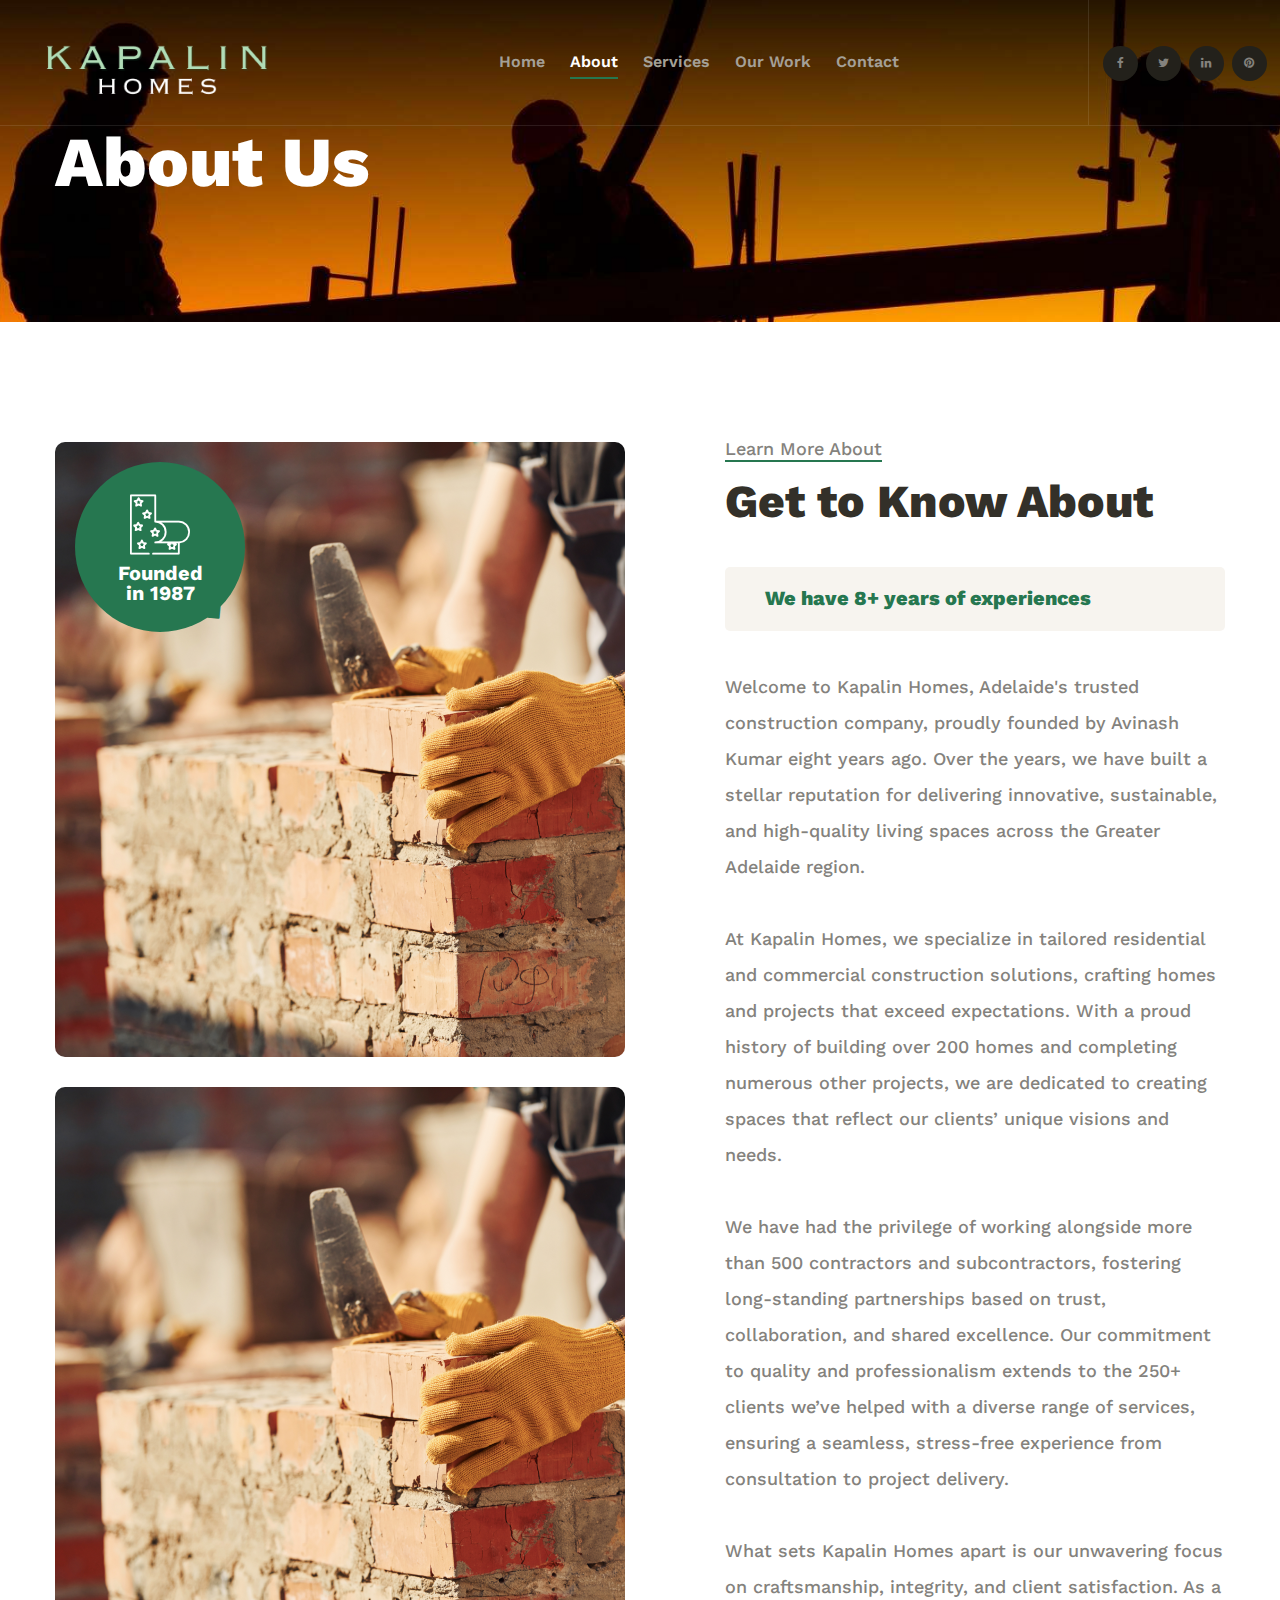
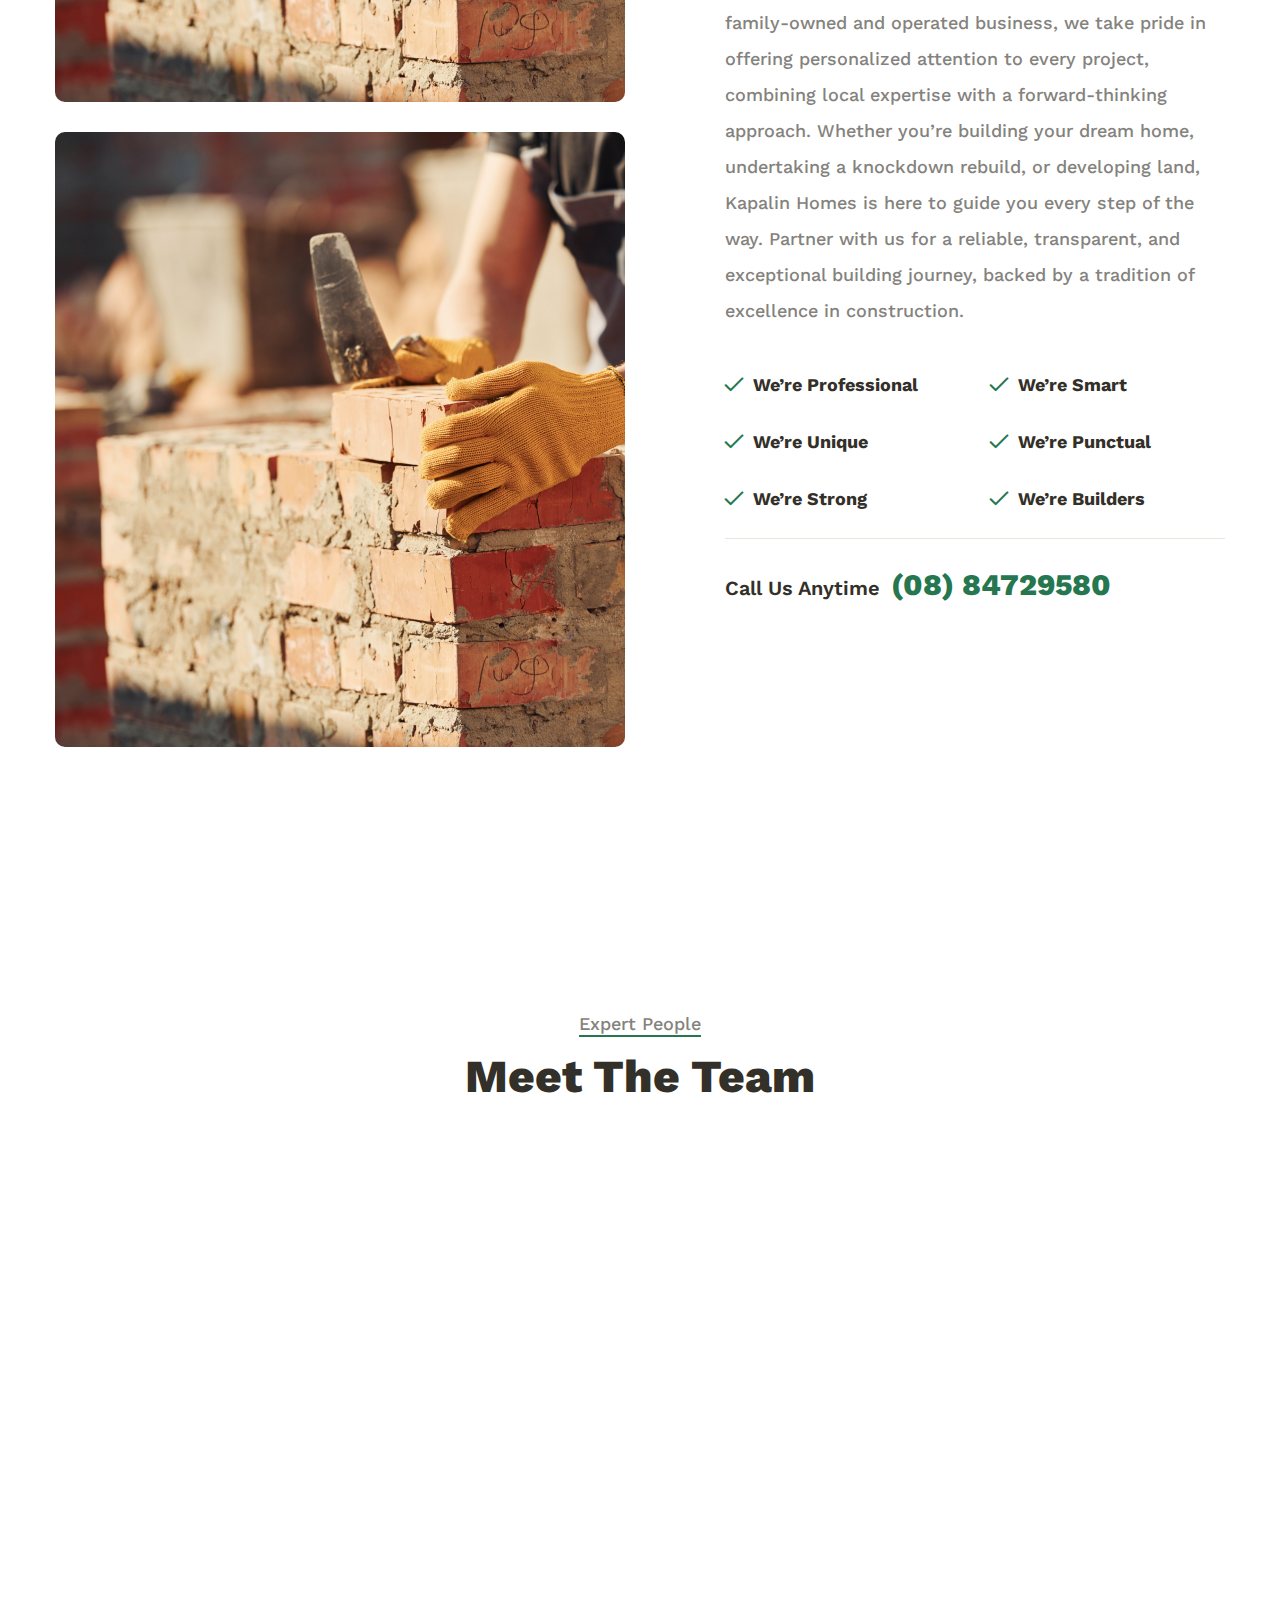
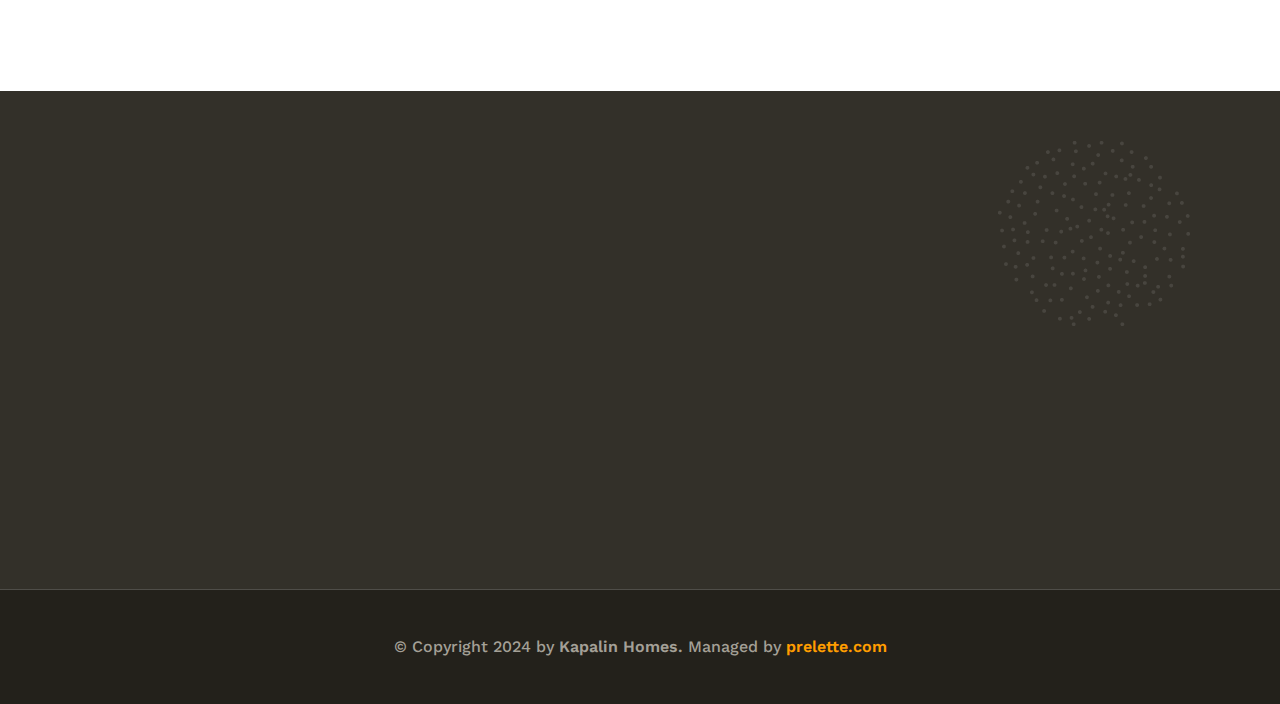
==== about.html @ 8fee2955 "Khush Patel61" ====
<!DOCTYPE html>
<html lang="en">

<head>
    <meta charset="UTF-8">
    <title>Kapalin Homes | Your one stop dream builder in Adelaide
    </title>

    <!-- responsive meta -->
    <meta name="viewport" content="width=device-width, initial-scale=1">
    <!-- For IE -->
    <meta http-equiv="X-UA-Compatible" content="IE=edge">

    <link rel="stylesheet" href="assets/css/aos.css">
    <link rel="stylesheet" href="assets/css/bootstrap.min.css">
    <link rel="stylesheet" href="assets/css/imp.css">
    <link rel="stylesheet" href="assets/css/custom-animate.css">
    <link rel="stylesheet" href="assets/css/flaticon.css">
    <link rel="stylesheet" href="assets/css/font-awesome.min.css">
    <link rel="stylesheet" href="assets/css/owl.css">
    <link rel="stylesheet" href="assets/css/magnific-popup.css">
    <link rel="stylesheet" href="assets/css/scrollbar.css">
    <link rel="stylesheet" href="assets/css/hiddenbar.css">
    <link rel="stylesheet" href="assets/css/color.css">
    <link href="assets/css/color/theme-color.css" id="jssDefault" rel="stylesheet">
    <link rel="stylesheet" href="assets/css/rtl.css">
    <link rel="stylesheet" href="assets/css/style.css">
    <link rel="stylesheet" href="assets/css/responsive.css">
    <!-- Favicon -->
    <link rel="apple-touch-icon" sizes="180x180" href="assets/images/favicon/kapalin-fav.png">
    <link rel="icon" type="image/png" href="assets/images/favicon/kapalin-fav.png" sizes="32x32">

    <!-- Fixing Internet Explorer-->
    <!--[if lt IE 9]>
        <script src="http://html5shiv.googlecode.com/svn/trunk/html5.js"></script>
        <script src="assets/js/html5shiv.js"></script>
    <![endif]-->

</head>

<body>
    <div class="boxed_wrapper ltr">

        <div class="preloader"></div>

        <!-- page-direction -->
        <!-- <div class="page_direction">
            <div class="demo-rtl direction_switch"><button class="rtl">RTL</button></div>
            <div class="demo-ltr direction_switch"><button class="ltr">LTR</button></div>
        </div> -->
        <!-- page-direction end -->

        <!-- switcher menu -->
        <!-- <div class="switcher">
            <div class="switch_btn">
                <button><img src="assets/images/icon/color-palette.png" alt="Color Palette"> </button>
            </div>
            <div class="switch_menu">
                <div class="switcher_container">
                    <ul id="styleOptions" title="switch styling">
                        <li>
                            <a href="javascript: void(0)" data-theme="blue" class="blue-color"></a>
                        </li>
                        <li>
                            <a href="javascript: void(0)" data-theme="pink" class="pink-color"></a>
                        </li>
                        <li>
                            <a href="javascript: void(0)" data-theme="violet" class="violet-color"></a>
                        </li>
                        <li>
                            <a href="javascript: void(0)" data-theme="crimson" class="crimson-color"></a>
                        </li>
                        <li>
                            <a href="javascript: void(0)" data-theme="orange" class="orange-color"></a>
                        </li>
                    </ul>
                </div>
            </div>
        </div> -->
        <!-- end switcher menu -->

        <!-- Main header-->
        <header class="main-header header-style-two">

            <div class="header-style2">
                <div class="auto-container-box">
                    <div class="outer-box clearfix">
                        <!--Start Header Left-->
                        <div class="header-left-style2 clearfix pull-left">
                            <div class="logo">
                                <a href="index.html"><img src="assets/images/resources/kapalin-logo.png"
                                        alt="Awesome Logo" title=""></a>
                            </div>
                            <!-- <div class="phone-number-box">
                                <div class="icon">
                                    <span class="flaticon-telephone"></span>
                                </div>
                                <div class="title">
                                    <p>Call Anytime</p>
                                    <a href="tel:123456789">666 888 0000</a>
                                </div>
                            </div> -->
                        </div>
                        <div class="header-middle-style2 clearfix pull-left">
                            <div class="nav-outer clearfix">
                                <!--Mobile Navigation Toggler-->
                                <div class="mobile-nav-toggler">
                                    <div class="inner">
                                        <span class="icon-bar"></span>
                                        <span class="icon-bar"></span>
                                        <span class="icon-bar"></span>
                                    </div>
                                </div>

                                <!-- Main Menu -->
                                <nav class="main-menu style2 navbar-expand-md navbar-light">
                                    <div class="collapse navbar-collapse show clearfix" id="navbarSupportedContent">
                                        <ul class="navigation clearfix">
                                            <li class=""><a href="./index.html">Home</a>
                                                <!-- <ul>
                                                    <li><a href="index.html">Home Page 01</a></li>
                                                    <li><a href="index-2.html">Home Page 02</a></li>
                                                    <li><a href="index-onepage.html">Home OnePage</a></li>
                                                    <li class="dropdown"><a href="#">Header Styles</a>
                                                        <ul>
                                                            <li><a href="index.html">Header Style One</a></li>
                                                            <li><a href="index-2.html">Header Style Two</a></li>
                                                        </ul>
                                                    </li>
                                                </ul> -->
                                            </li>
                                            <li class="current"><a href="./about.html">About</a>
                                            </li>
                                            <li class="dropdown"><a href="#">Services</a>
                                                <ul>
                                                    <li><a href="ser-home.html">Home Building</a></li>
                                                    <li><a href="ser-knock.html">Knockdown Rebuild</a></li>
                                                    <li><a href="ser-land.html">Land Development</a></li>
                                                    <li><a href="ser-project.html">Project Management</a></li>
                                                    <li><a href="ser-int.html">Interior Design</a></li>
                                                    <li><a href="ser-consult.html">Consultation</a></li>
                                                </ul>
                                            </li>
                                            <li class=""><a href="./project.html">Our Work</a></li>
                                            <li class=""><a href="./contact.html">Contact</a></li>
                                        </ul>
                                    </div>
                                </nav>
                                <!-- Main Menu End-->

                            </div>

                        </div>
                        <!--End Header Left-->
                        <!--Start Header Right-->
                        <div class="header-right-style2 pull-right">
                            <div class="header-social-link">
                                <ul>
                                    <li>
                                        <a href="#"><i class="fa fa-facebook" aria-hidden="true"></i></a>
                                    </li>
                                    <li>
                                        <a href="#"><i class="fa fa-twitter" aria-hidden="true"></i></a>
                                    </li>
                                    <li>
                                        <a href="#"><i class="fa fa-linkedin" aria-hidden="true"></i></a>
                                    </li>
                                    <li>
                                        <a href="#"><i class="fa fa-pinterest" aria-hidden="true"></i></a>
                                    </li>
                                </ul>
                            </div>
                        </div>
                        <!--End Header Right-->

                    </div>
                </div>
            </div>
            <!--End header -->

            <!--Sticky Header-->
            <div class="sticky-header">
                <div class="container">
                    <div class="clearfix">
                        <!--Logo-->
                        <div class="logo float-left">
                            <a href="index.html" class="img-responsive"><img
                                    src="assets/images/resources/sticky-logo.png" alt="" title=""></a>
                        </div>
                        <!--Right Col-->
                        <div class="right-col float-right">
                            <!-- Main Menu -->
                            <nav class="main-menu clearfix">
                                <!--Keep This Empty / Menu will come through Javascript-->
                            </nav>
                        </div>
                    </div>
                </div>
            </div>
            <!--End Sticky Header-->

            <!-- Mobile Menu  -->
            <div class="mobile-menu">
                <div class="menu-backdrop"></div>
                <div class="close-btn"><span class="icon flaticon-multiply"></span></div>

                <nav class="menu-box">
                    <div class="nav-logo"><a href="index.html"><img src="assets/images/resources/mobilemenu-logo.png"
                                alt="" title=""></a></div>
                    <div class="menu-outer">
                        <!--Here Menu Will Come Automatically Via Javascript / Same Menu as in Header-->
                    </div>
                    <!--Social Links-->
                    <!-- <div class="social-links">
                        <ul class="clearfix">
                            <li><a href="#"><span class="fab fa fa-facebook-square"></span></a></li>
                            <li><a href="#"><span class="fab fa fa-twitter-square"></span></a></li>
                            <li><a href="#"><span class="fab fa fa-pinterest-square"></span></a></li>
                            <li><a href="#"><span class="fab fa fa-google-plus-square"></span></a></li>
                            <li><a href="#"><span class="fab fa fa-youtube-square"></span></a></li>
                        </ul>
                    </div> -->
                </nav>
            </div>
            <!-- End Mobile Menu -->
        </header>


        <!--Start breadcrumb area-->
        <section class="breadcrumb-area" style="background-image: url(assets/images/breadcrumb/about1.jpg);">
            <div class="container">
                <div class="row">
                    <div class="col-xl-12">
                        <div class="inner-content clearfix">
                            <!-- <div class="breadcrumb-menu wow slideInDown animated" data-wow-delay="0.3s"
                                data-wow-duration="1500ms">
                                <ul class="clearfix">
                                    <li><a href="index.html">Home</a></li>
                                    <li class="active">About</li>
                                </ul>
                            </div> -->
                            <div class="title wow slideInUp animated" data-wow-delay="0.3s" data-wow-duration="1500ms">
                                <h2>About Us</h2>
                            </div>
                        </div>
                    </div>
                </div>
            </div>
        </section>
        <!--End breadcrumb area-->

        <!--Start Contact Info Area-->
        <section class="about-style2-area">
            <div class="shape wow slideInLeft" data-wow-delay="100ms" data-wow-duration="3500ms">
                <img class="float-bob-y" src="assets/images/shape/shape-4.png" alt="">
            </div>
            <div class="container">
                <div class="row">
                    <div class="col-xl-6">
                        <div class="about-style2-image-box">
                            <div class="main-image">
                                <img src="assets/images/about/aboutus.png" alt="">
                                <img src="assets/images/about/aboutus.png" alt="">
                                <img src="assets/images/about/aboutus.png" alt="">
                                <div class="icon-box thm-bgclr">
                                    <span class="flaticon-wallpaper"></span>
                                    <h3>Founded<br> in 1987</h3>
                                </div>
                            </div>
                        </div>
                    </div>
                    <div class="col-xl-6">
                        <div class="about-style2-content-box">
                            <div class="sec-title">
                                <div class="sub-title">
                                    <h3>Learn More About</h3>
                                </div>
                                <h2>Get to Know About</h2>
                            </div>
                            <div class="inner-content">
                                <div class="title">
                                    <h3>We have 8+ years of experiences</h3>
                                </div>
                                <div class="text">
                                    <p>Welcome to Kapalin Homes, Adelaide's trusted construction company, proudly
                                        founded by <span>Avinash Kumar</span> eight years ago. Over the years, we have
                                        built a
                                        stellar reputation for delivering innovative, sustainable, and high-quality
                                        living spaces across the Greater Adelaide region.<br><br>

                                        At Kapalin Homes, we specialize in tailored residential and commercial
                                        construction solutions, crafting homes and projects that exceed expectations.
                                        With a proud history of building over <span>200 homes and completing numerous
                                            other
                                            projects,</span> we are dedicated to creating spaces that reflect our
                                        clients’ unique
                                        visions and needs.<br><br>

                                        We have had the privilege of working alongside more than 500 contractors and
                                        subcontractors, fostering long-standing partnerships based on trust,
                                        collaboration, and shared excellence. Our commitment to quality and
                                        professionalism extends to the <span>250+ clients</span> we’ve helped with a
                                        diverse range of
                                        services, ensuring a seamless, stress-free experience from consultation to
                                        project delivery.<br><br>

                                        What sets Kapalin Homes apart is our unwavering focus on craftsmanship,
                                        integrity, and client satisfaction. As a family-owned and operated business, we
                                        take pride in offering personalized attention to every project, combining local
                                        expertise with a forward-thinking approach.

                                        Whether you’re building your dream home, undertaking a knockdown rebuild, or
                                        developing land, Kapalin Homes is here to guide you every step of the way.
                                        Partner with us for a reliable, transparent, and exceptional building journey,
                                        backed by a tradition of excellence in construction.</p>
                                </div>
                            </div>
                            <div class="bottom-text">
                                <div class="row">
                                    <div class="col-xl-6">
                                        <div class="single-box">
                                            <h3><span class="flaticon-tick thm-clr"></span>We’re Professional</h3>
                                            <!-- <p>Lorem ipsum is simply freedolor sit amet.</p> -->
                                        </div>
                                    </div>
                                    <div class="col-xl-6">
                                        <div class="single-box">
                                            <h3><span class="flaticon-tick thm-clr"></span>We’re Smart</h3>
                                            <!-- <p>Lorem ipsum is simply freedolor sit amet.</p> -->
                                        </div>
                                    </div>
                                    <div class="col-xl-6">
                                        <div class="single-box">
                                            <h3><span class="flaticon-tick thm-clr"></span>We’re Unique</h3>
                                            <!-- <p>Lorem ipsum is simply freedolor sit amet.</p> -->
                                        </div>
                                    </div>
                                    <div class="col-xl-6">
                                        <div class="single-box">
                                            <h3><span class="flaticon-tick thm-clr"></span>We’re Punctual</h3>
                                            <!-- <p>Lorem ipsum is simply freedolor sit amet.</p> -->
                                        </div>
                                    </div>
                                    <div class="col-xl-6">
                                        <div class="single-box">
                                            <h3><span class="flaticon-tick thm-clr"></span>We’re Strong</h3>
                                            <!-- <p>Lorem ipsum is simply freedolor sit amet.</p> -->
                                        </div>
                                    </div>
                                    <div class="col-xl-6">
                                        <div class="single-box">
                                            <h3><span class="flaticon-tick thm-clr"></span>We’re Builders</h3>
                                            <!-- <p>Lorem ipsum is simply freedolor sit amet.</p> -->
                                        </div>
                                    </div>
                                </div>
                            </div>
                            <div class="about-style2-phone-number">
                                <h3>Call Us Anytime <a href="tel:(08) 84729580">(08) 84729580</a></h3>
                            </div>
                        </div>
                    </div>
                </div>
            </div>
        </section>
        <!--End Contact Info Area-->

        <section class="team-area">
            <div class="container">
                <div class="sec-title text-center">
                    <div class="sub-title">
                        <h3>Expert People</h3>
                    </div>
                    <h2>Meet The Team</h2>
                </div>
                <div class="row">
                    <!--Start Single Team Member-->
                    <div class="col-xl-3 col-lg-6 col-md-6">
                        <div class="single-team-member text-center wow animated fadeInUp" data-wow-delay="0.1s">
                            <div class="img-holder">
                                <div class="inner">
                                    <img src="assets/images/team/team1.jpg" alt="Awesome Image">
                                    <div class="overlay-social-content">
                                        <!-- <div class="team-social-link">
                                            <ul>
                                                <li>
                                                    <a class="fb" href="#"><i class="fa fa-facebook"
                                                            aria-hidden="true"></i></a>
                                                </li>
                                                <li>
                                                    <a class="tw" href="#"><i class="fa fa-twitter"
                                                            aria-hidden="true"></i></a>
                                                </li>
                                                <li>
                                                    <a class="linkedin" href="#"><i class="fa fa-linkedin"
                                                            aria-hidden="true"></i></a>
                                                </li>
                                                <li>
                                                    <a class="pint" href="#"><i class="fa fa-pinterest"
                                                            aria-hidden="true"></i></a>
                                                </li>
                                            </ul>
                                        </div> -->
                                    </div>
                                </div>
                            </div>
                            <div class="title-holder">
                                <h3><a href="#">Avinash Kumar</a></h3>
                                <span>Director</span>
                            </div>
                        </div>
                    </div>
                    <!--End Single Team Member-->
                    <!--Start Single Team Member-->
                    <div class="col-xl-3 col-lg-6 col-md-6">
                        <div class="single-team-member text-center wow animated fadeInUp" data-wow-delay="0.1s">
                            <div class="img-holder">
                                <div class="inner">
                                    <img src="assets/images/team/team2.jpg" alt="Awesome Image">
                                    <div class="overlay-social-content">
                                        <!-- <div class="team-social-link">
                                            <ul>
                                                <li>
                                                    <a class="fb" href="#"><i class="fa fa-facebook"
                                                            aria-hidden="true"></i></a>
                                                </li>
                                                <li>
                                                    <a class="tw" href="#"><i class="fa fa-twitter"
                                                            aria-hidden="true"></i></a>
                                                </li>
                                                <li>
                                                    <a class="linkedin" href="#"><i class="fa fa-linkedin"
                                                            aria-hidden="true"></i></a>
                                                </li>
                                                <li>
                                                    <a class="pint" href="#"><i class="fa fa-pinterest"
                                                            aria-hidden="true"></i></a>
                                                </li>
                                            </ul>
                                        </div> -->
                                    </div>
                                </div>
                            </div>
                            <div class="title-holder">
                                <h3><a href="#">Vivek Virani</a></h3>
                                <span>Site Engineer</span>
                            </div>
                        </div>
                    </div>
                    <!--End Single Team Member-->

                    <!--Start Single Team Member-->
                    <div class="col-xl-3 col-lg-6 col-md-6">
                        <div class="single-team-member text-center wow animated fadeInUp" data-wow-delay="0.1s">
                            <div class="img-holder">
                                <div class="inner">
                                    <img src="assets/images/team/team3.jpg" alt="Awesome Image">
                                    <div class="overlay-social-content">
                                        <!-- <div class="team-social-link">
                                            <ul>
                                                <li>
                                                    <a class="fb" href="#"><i class="fa fa-facebook"
                                                            aria-hidden="true"></i></a>
                                                </li>
                                                <li>
                                                    <a class="tw" href="#"><i class="fa fa-twitter"
                                                            aria-hidden="true"></i></a>
                                                </li>
                                                <li>
                                                    <a class="linkedin" href="#"><i class="fa fa-linkedin"
                                                            aria-hidden="true"></i></a>
                                                </li>
                                                <li>
                                                    <a class="pint" href="#"><i class="fa fa-pinterest"
                                                            aria-hidden="true"></i></a>
                                                </li>
                                            </ul>
                                        </div> -->
                                    </div>
                                </div>
                            </div>
                            <div class="title-holder">
                                <h3><a href="#">Kesha</a></h3>
                                <span>Engineer</span>
                            </div>
                        </div>
                    </div>
                    <!--End Single Team Member-->
                    <!--Start Single Team Member-->
                    <div class="col-xl-3 col-lg-6 col-md-6">
                        <div class="single-team-member text-center wow animated fadeInUp" data-wow-delay="0.1s">
                            <div class="img-holder">
                                <div class="inner">
                                    <img src="assets/images/team/team4.jpg" alt="Awesome Image">
                                    <div class="overlay-social-content">
                                        <!-- <div class="team-social-link">
                                            <ul>
                                                <li>
                                                    <a class="fb" href="#"><i class="fa fa-facebook"
                                                            aria-hidden="true"></i></a>
                                                </li>
                                                <li>
                                                    <a class="tw" href="#"><i class="fa fa-twitter"
                                                            aria-hidden="true"></i></a>
                                                </li>
                                                <li>
                                                    <a class="linkedin" href="#"><i class="fa fa-linkedin"
                                                            aria-hidden="true"></i></a>
                                                </li>
                                                <li>
                                                    <a class="pint" href="#"><i class="fa fa-pinterest"
                                                            aria-hidden="true"></i></a>
                                                </li>
                                            </ul>
                                        </div> -->
                                    </div>
                                </div>
                            </div>
                            <div class="title-holder">
                                <h3><a href="#">Khush Patel</a></h3>
                                <span>IT Guy</span>
                            </div>
                        </div>
                    </div>
                    <!--End Single Team Member-->
                </div>
            </div>
        </section>


        <!--Start Home map area-->
        <!-- <section class="home-map-area">
            <div class="home-map-outer">
                <div class="map-canvas" data-zoom="16" data-lat="-34.8813878" data-lng="138.6340478" data-type="roadmap"
                    data-hue="#ffc400" data-title="Envato" data-icon-path="assets/images/resources/map-marker.png"
                    data-content="Adelaide 5000, SA<br><a href='mailto:info@youremail.com'>info@youremail.com</a>">
                </div>
            </div>
        </section> -->
        <!--End Home map area-->




        <!--Start footer area-->
        <footer class="footer-area">
            <div class="layer-outer">
                <div class="shape1 wow slideInLeft" data-wow-delay="100ms" data-wow-duration="2500ms"
                    style="background-image: url(assets/images/shape/footer-shape-1.png)"></div>
                <div class="shape2 rotate-me">
                    <img src="assets/images/shape/footer-shape-2.png" alt="">
                </div>
                <div class="shape3 wow slideInRight" data-wow-delay="100ms" data-wow-duration="3500ms">
                    <img src="assets/images/shape/footer-shape-3.png" alt="">
                </div>
            </div>
            <div class="footer">
                <div class="container">
                    <div class="row">
                        <!--Start single footer widget-->
                        <div class="col-xl-4 col-lg-6 col-md-6 col-sm-12 wow animated fadeInUp" data-wow-delay="0.1s">
                            <div class="single-footer-widget marbtm">
                                <div class="our-company-info">
                                    <div class="footer-logo">
                                        <a href="index.html"><img src="assets/images/resources/kapalin-logo.png"
                                                alt="Awesome Footer Logo" title="Logo"></a>
                                    </div>
                                    <div class="text">
                                        <p>Your one stop dream home builder.</p>
                                    </div>
                                    <div class="footer-contact-info">
                                        <ul>
                                            <li>
                                                <div class="icon">
                                                    <span class="flaticon-telephone thm-clr"></span>
                                                </div>
                                                <div class="title">
                                                    <p><a href="tel:123456789">(08) 84729580</a></p>
                                                </div>
                                            </li>
                                            <li>
                                                <div class="icon">
                                                    <span class="flaticon-email thm-clr"></span>
                                                </div>
                                                <div class="title">
                                                    <p><a href="mailto:logistic@email.com">info@kapalinhomes.com.au</a>
                                                    </p>
                                                </div>
                                            </li>
                                            <li>
                                                <div class="icon">
                                                    <span class="flaticon-pin-1 thm-clr"></span>
                                                </div>
                                                <div class="title">
                                                    <p>76, OG Road, Klemzig, SA</p>
                                                </div>
                                            </li>
                                        </ul>
                                    </div>

                                </div>
                            </div>
                        </div>
                        <!--End single footer widget-->
                        <!--Start single footer widget-->
                        <div class="col-xl-4 col-lg-6 col-md-6 col-sm-12 wow animated fadeInUp" data-wow-delay="0.3s">
                            <div class="single-footer-widget martop20 marleft40 marbtm">
                                <div class="title">
                                    <h3>Company</h3>
                                </div>
                                <ul class="footer-widget-links1">
                                    <li><a href="./about.html">About</a></li>
                                    <!-- <li><a href="./services.html">Our Services</a></li> -->
                                    <li><a href="./project.html">Our Work</a></li>
                                    <li><a href="./contact.html">Contact Us</a></li>
                                </ul>
                            </div>
                        </div>
                        <!--End single footer widget-->
                        <!--Start single footer widget-->
                        <div class="col-xl-4 col-lg-6 col-md-6 col-sm-12 wow animated fadeInUp" data-wow-delay="0.5s">
                            <div class="single-footer-widget martop20 marleft40">
                                <div class="title">
                                    <h3>Services</h3>
                                </div>
                                <ul class="footer-widget-links2">
                                    <li><a href="ser-home.html">Home Building</a></li>
                                    <li><a href="ser-knock.html">Knockdown Rebuild</a></li>
                                    <li><a href="ser-land.html">Land Development</a></li>
                                    <li><a href="ser-project.html">Project Management</a></li>
                                    <li><a href="ser-int.html">Interior Design</a></li>
                                    <li><a href="ser-consult.html">Consultation</a></li>
                                </ul>
                            </div>
                        </div>
                        <!--End single footer widget-->
                        <!--Start single footer widget-->
                        <!-- <div class="col-xl-4 col-lg-6 col-md-6 col-sm-12 wow animated fadeInUp" data-wow-delay="0.7s">
                            <div class="single-footer-widget pdtop martop20">
                                <div class="title">
                                    <h3>Contact</h3>
                                </div>
                                <div class="subscribe-box">
                                    <div class="text">
                                        <p>Sign up email to get our daily latest news & updates from us</p>
                                    </div>
                                    <form class="subscribe-form" action="#">
                                        <input type="email" name="email" placeholder="Email address">
                                        <button class="thm-bgclr" type="submit">Go</button>
                                    </form>
                                    <div class="header-social-link pull-right">
                                        <ul>
                                            <li>
                                                <a href="#"><i class="fa fa-facebook" aria-hidden="true"></i></a>
                                            </li>
                                            <li>
                                                <a href="#"><i class="fa fa-twitter" aria-hidden="true"></i></a>
                                            </li>
                                            <li>
                                                <a href="#"><i class="fa fa-linkedin" aria-hidden="true"></i></a>
                                            </li>
                                            <li>
                                                <a href="#"><i class="fa fa-pinterest" aria-hidden="true"></i></a>
                                            </li>
                                        </ul>
                                    </div>

                                </div>
                            </div>
                        </div> -->
                        <!--End single footer widget-->
                    </div>
                </div>
            </div>

            <div class="footer-bottom">
                <div class="container">
                    <div class="outer-box">
                        <div class="copyright-text">
                            <p>&copy; Copyright 2024 by <a href="#">Kapalin Homes.</a> Managed by <a
                                    href="www.prelette.com" style="color: #ff9d00;">prelette.com</a></p>
                        </div>
                    </div>
                </div>
            </div>

        </footer>
        <!--End footer area-->



    </div>


    <button class="scroll-top scroll-to-target" data-target="html">
        <span class="fa fa-angle-up"></span>
    </button>



    <script src="assets/js/jquery.js"></script>
    <script src="assets/js/aos.js"></script>
    <script src="assets/js/appear.js"></script>
    <script src="assets/js/bootstrap.bundle.min.js"></script>
    <script src="assets/js/bootstrap-select.min.js"></script>
    <script src="assets/js/isotope.js"></script>
    <script src="assets/js/jquery.bootstrap-touchspin.js"></script>
    <script src="assets/js/jquery.countdown.min.js"></script>
    <script src="assets/js/jquery.countTo.js"></script>
    <script src="assets/js/jquery.easing.min.js"></script>
    <script src="assets/js/jquery.enllax.min.js"></script>
    <script src="assets/js/jquery.fancybox.js"></script>
    <script src="assets/js/jquery.mixitup.min.js"></script>
    <script src="assets/js/jquery.paroller.min.js"></script>
    <script src="assets/js/jquery.polyglot.language.switcher.js"></script>
    <script src="assets/js/map-script.js"></script>
    <script src="assets/js/nouislider.js"></script>
    <script src="assets/js/owl.js"></script>
    <script src="assets/js/timePicker.js"></script>
    <script src="assets/js/validation.js"></script>
    <script src="assets/js/wow.js"></script>
    <script src="assets/js/jquery.magnific-popup.min.js"></script>
    <script src="assets/js/slick.js"></script>
    <script src="assets/js/lazyload.js"></script>
    <script src="assets/js/scrollbar.js"></script>
    <script src="assets/js/tilt.jquery.js"></script>
    <script src="assets/js/jquery.bxslider.min.js"></script>
    <script src="assets/js/jquery-ui.js"></script>
    <script src="assets/js/parallax.min.js"></script>
    <script src="assets/js/jquery.tinyscrollbar.js"></script>
    <script src="assets/js/jQuery.style.switcher.min.js"></script>
    <!-- thm custom script -->
    <script src="assets/js/custom.js"></script>
    <script src="assets/js/map-script.js"></script>
    <script async defer
        src="https://maps.googleapis.com/maps/api/js?key=AIzaSyATY4Rxc8jNvDpsK8ZetC7JyN4PFVYGCGM&callback=initMap">
        </script>


</body>

</html>
---- assets/css/imp.css ----
/* Remove Chrome Input Field's Unwanted Yellow Background Color */
input:-webkit-autofill, 
input:-webkit-autofill:hover, 
input:-webkit-autofill:focus {
    -webkit-box-shadow: 0 0 0px 1000px white inset !important;
}
::-webkit-input-placeholder { / Chrome/Opera/Safari /
    color: #000 !important;
}
::-moz-placeholder { / Firefox 19+ /
    color: #000 !important;
}
::-ms-input-placeholder { / IE 10+ /
    color: #000 !important;
}
::-moz-placeholder { / Firefox 18- /
    color: #000 !important;
}
.owl-carousel .owl-dots{
    margin: 0 !important;    
}
.pd-120-0-80{
    padding: 120px 0 80px !important;
}
.pd-100-0-0 {
    padding: 100px 0 0px !important;
}



.single-service-sidebar .sidebar-appoinment .appoinment-form .input-box input::-webkit-input-placeholder {
    color: #cccccc;
}
.single-service-sidebar .sidebar-appoinment .appoinment-form .input-box input:-moz-placeholder {
    color: #cccccc;
}
.single-service-sidebar .sidebar-appoinment .appoinment-form .input-box input::-moz-placeholder {
    color: #cccccc;
}
.single-service-sidebar .sidebar-appoinment .appoinment-form .input-box input:-ms-input-placeholder {
    color: #cccccc;
}
.consultation-area .consultation-form textarea::-webkit-input-placeholder {
    color: #bababa;
}
.consultation-area .consultation-form textarea:-moz-placeholder { /* Firefox 18- */
    color: #bababa;  
}
.consultation-area .consultation-form textarea::-moz-placeholder {  /* Firefox 19+ */
    color: #bababa;  
}
.consultation-area .consultation-form textarea:-ms-input-placeholder {
    color: #bababa;  
}


/* Jquery ui select css */
.ui-state-default {
    width: auto !important;
}
.ui-selectmenu-open .ui-widget-content {
    border: 1px solid #1d1d1d !important;
    background: #ffffff !important;
    color: #222222 !important;
    border-radius: 0 !important;
}
/* Jquery ui select hover bg css */
.ui-selectmenu-open .ui-widget-content .ui-state-focus {
    border: 1px solid #1d1d1d !important;
    background: #1d1d1d !important;
    font-weight: normal !important;
    color: #ffffff !important;
    font-size: 13px !important;
}
/* Jquery ui select hover some change css */
.ui-selectmenu-open .ui-menu .ui-menu-item {
    border: 1px solid transparent !important;
    position: relative !important;
    margin: 0;
    padding: 5px 15px !important;
    cursor: pointer !important;
    font-size: 13px !important;
    text-transform: none !important;
}
.ui-selectmenu-menu .ui-menu {
    padding-bottom: 0px !important;
}



/*** 
=============================================
    Consultation Area Style
=============================================
***/
/* Main field css css */
.archives-box .ui-selectmenu-button {
    position: relative;
    display: block;
    background: #ffffff;
    width: 100% !important;
    height: 60px !important;
    border-radius: 0px !important;
    border: 1px solid #f2f2f2;
    color: #848484;
    font-size: 16px;
    font-weight: 400;
    text-transform: capitalize;
    font-family: 'Rubik', sans-serif;
}
.archives-box .ui-selectmenu-button{
    border-radius: 0px !important;    
}                                                                                                                
.archives-box .ui-selectmenu-button:focus{
    outline: none;
}
.archives-box .ui-selectmenu-button span.ui-selectmenu-text {
    display: block;
    line-height: 18px;
    overflow: hidden;
    text-align: left;
    padding: 21px 20px 19px;
}
/* arrow button css */
.archives-box .ui-selectmenu-button span.ui-icon {
    display: block;
    float: right;
    height: 58px;
    position: absolute;
    text-indent: 0;
    top: 0px;
    width: 45px;
    right: 0;
    bottom: 0;
    background-image: none;
    margin: 0;
}
.archives-box .ui-selectmenu-button span.ui-icon::before {
    position: absolute;
    top: 16px;
    right: 18px;
    color: #83888d;
    font-size: 18px;
    content: "\f107";
    font-family: FontAwesome;
    overflow: visible;
}
















/*** 
=============================================
    Contact Info Area style
=============================================
***/
/* Main field css css */
.contact-form form .input-box .ui-selectmenu-button {
    position: relative;
    display: block;
    background: #ffffff;
    width: 100% !important;
    height: 60px !important;
    border-radius: 0px !important;
    border: 1px solid #ededed;
    color: #828282;
    font-size: 15px;
    font-weight: 400;
    padding-left: 50px;
    padding-right: 20px;
    margin-bottom: 30px;
    text-transform: capitalize;
    font-family: 'Rubik', sans-serif;
}                                                                                                               
.contact-form form .input-box .ui-selectmenu-button:focus{
    outline: none;
}
.contact-form form .input-box .ui-selectmenu-button span.ui-selectmenu-text {
    display: block;
    line-height: 14px;
    overflow: hidden;
    text-align: left;
    padding: 23px 0px 21px;
}
/* arrow button css */
.contact-form form .input-box .ui-selectmenu-button span.ui-icon {
    position: absolute;
    top: 0px;
    right: 0;
    bottom: 0;
    display: block;
    float: right;
    height: 58px;
    width: 45px;
    text-indent: 0;
    background-image: none;
    margin: 0;
}
.contact-form form .input-box .ui-selectmenu-button span.ui-icon::before {
    color: #828282;
    content: "\f107";
    font-family: FontAwesome;
    font-size: 20px;
    overflow: visible;
    position: absolute;
    right: 18px;
    top: 16px;
}
.contact-info-area .contact-form textarea:-webkit-input-placeholder {
    color: #83888d !important;
}
.contact-info-area .contact-form textarea:-moz-placeholder { /* Firefox 18- */
    color: #83888d !important;
}
.contact-info-area .contact-form textarea:-moz-placeholder {  /* Firefox 19+ */
    color: #83888d !important;  
}
.contact-info-area .contact-form textarea:-ms-input-placeholder {
    color: #83888d !important;  
}



/*** 
=============================================
    Single Sidebar style
=============================================
***/
/* Main field css css */
.single-sidebar .archives-form-box{
    position: relative;
    display: block;
    padding: 19px 0 40px;
}
.single-sidebar .archives-form-box form .input-box .ui-selectmenu-button {
    position: relative;
    display: block;
    background: transparent;
    width: 100% !important;
    border-radius: 0px !important;
    border: 1px solid #ededed;
    color: #828282;
    font-size: 15px;
    font-weight: 400;
    text-transform: capitalize;
    height: 50px !important;
    font-family: 'Rubik', sans-serif;
}                                                                                                               
.single-sidebar .archives-form-box form .input-box .ui-selectmenu-button:focus{
    outline: none;
}
.single-sidebar .archives-form-box form .input-box .ui-selectmenu-button span.ui-selectmenu-text {
    display: block;
    line-height: 14px;
    overflow: hidden;
    text-align: left;
    padding: 17px 15px 17px;
}

/* arrow button css */
.single-sidebar .archives-form-box form .input-box .ui-selectmenu-button span.ui-icon {
    display: block;
    float: right;
    height: 50px;
    position: absolute;
    text-indent: 0;
    top: 7px;
    width: 40px;
    right: 0;
    bottom: 0;
    background-image: none;
}
.single-sidebar .archives-form-box form .input-box .ui-selectmenu-button span.ui-icon::before {
    color: #cccccc;
    content: "\f107";
    font-family: FontAwesome;
    font-size: 20px;
    overflow: visible;
    position: absolute;
    right: 14px;
    top: 12px;
}


























#contact-form input[type="text"].error{
    border-color: red;
}
#contact-form input[type="email"].error{
    border-color: red;
}
#contact-form select.error {
    border-color: red;
}
#contact-form textarea.error{
    border-color: red;
}
#contact-form label.error {
    display: none !important;
}


#add-comment-form input[type="text"].error{
    border-color: red;    
}
#add-comment-form input[type="email"].error{
    border-color: red;    
}
#add-comment-form select.error {
    border-color: red;
}
#add-comment-form textarea.error{
    border-color: red;    
}
#add-comment-form label.error {
    display: none !important;
}


#appoinment-form input[type="text"].error{
    border-color: red;    
}
#appoinment-form input[type="email"].error{
    border-color: red;    
}
#appoinment-form select.error {
    border-color: red;
}
#appoinment-form textarea.error{
    border-color: red;    
}
#appoinment-form label.error {
    display: none !important;
}


/*__Html 5 lightbox css__*/
#html5-watermark {
    background: #ff2b58;
    display: none !important;
    z-index: 9999999999;
}
#html5box-html5-lightbox #html5-image {
    border: 10px solid #131313;
    padding: 0 !important;
}
#html5box-html5-lightbox #html5-text{
    padding-top: 15px;
    padding-bottom: 5px;
}
div#html5-close {
    background: url(../images/icon/lightbox-close.png);
    width: 32px;
    height: 32px;
}
div#html5-close img{
    display: none;
}


/*** 
=============================================
    Brand Area Css
=============================================
***/
.single-brand-item a img {
    width: auto !important;
    margin: 0 auto;
}



/*** 
=============================================
    Rev Slider Wrapper style
=============================================
***/
.tparrows {
    position: absolute !important;
    left: 0px !important;
    top: 50% !important;
    background: rgba(0, 0, 0,.20) !important;
    width: 40px !important;
    height: 100px !important;
    display: block !important;
    z-index: 1000 !important;
    border-radius: 0;
    font-size: 30px;
    cursor: pointer !important;
    transition: all 500ms ease;
}
.tparrows:before {
    width: 40px !important;
    height: 100px !important;
    font-size: 20px !important;
    color: #ffffff !important;
    display: block !important;
    line-height: 100px !important;
    text-align: center !important;
}
.tparrows:hover{
    background: rgba(0, 0, 0, .30) !important;  
    color: #000;
}
.tp-rightarrow{
    left: 100% !important;
    margin-right: 0px;
}
.tp-bannertimer{
    display: none !important;
}
.main-slider .slide-content .btn-box a{
    transition: all 200ms linear !important;
    transition-delay: 0.1s !important;   
}



/*** 
=============================================
    Cart Area style
=============================================
***/
.cart-table-box .cart-table tbody tr .qty .form-control {
    background-color: #ffffff;
    background-image: none;
    border: 1px solid #e5e5e5;
    border-radius: 0 !important;
    box-shadow: none;
    color: #25283a;
    display: block;
    font-size: 17px;
    font-weight: 500;
    height: 50px;
    padding: 5px 0;
    text-align: center;
    font-family: 'Work Sans', sans-serif;
}
.cart-table-box .calculate-shipping .ui-state-default {
    width: 100% !important;
}



/*** 
=============================================
    Single shop Area style
=============================================
***/
.single-shop-content .content-box .addto-cart-box .form-control {
    background-color: #fff;
    background-image: none;
    border: 1px solid #ededed;
    border-radius: 0 !important;
    box-shadow: none;
    color: #131313;
    font-size: 18px;
    font-weight: 600;
    height: 50px;
    padding: 7px 0 8px;
    text-align: center;
    font-family: 'Poppins', sans-serif;
}


/*** 
=============================================
    Shop area style
=============================================
***/
/* Main field css css */
#shop-area .showing-result-shorting .ui-selectmenu-button {
    position: relative;
    display: block;
    background: #fff !important;
    width: 200px !important;
    height: 40px !important;
    border-radius: 0px !important;
    border: 1px solid #ededed !important;
    color: #828282 !important;
    font-size: 16px !important;
    font-weight: 400;
    text-transform: capitalize;
    transition: all 500ms ease;
    font-family: 'Rubik', sans-serif;
}
#shop-area .showing-result-shorting .ui-selectmenu-button:focus{
    outline: none;
}
#shop-area .showing-result-shorting .ui-selectmenu-button span.ui-selectmenu-text {
    display: block;
    line-height: 18px;
    overflow: hidden;
    text-align: left;
    padding: 10px 15px 10px;
    transition: all 500ms ease;
}
/* arrow button css */
#shop-area .showing-result-shorting .ui-selectmenu-button span.ui-icon {
    position: absolute;
    top: 0px;
    right: 0;
    bottom: 0;
    display: block;
    float: right;
    height: 38px;
    width: 40px;
    text-indent: 0;
    background-image: none;
    margin: 0;
}
#shop-area .showing-result-shorting .ui-selectmenu-button span.ui-icon::before {
    color: #848484;
    content: "\f107";
    font-family: FontAwesome;
    font-size: 17px;
    overflow: visible;
    position: absolute;
    right: 13px;
    top: 5px;
}



.market-update-area .btcwdgt {
    display: block !important;
    background-color: #202020 !important;
    color: #aaa !important;
    width: auto !important;
    min-width: 240px !important;
    max-width: 770px !important;
    margin: 0px !important;
    box-shadow: none !important;
    font-size: 16px !important;
    font-family: 'museo-sans-rounded', Helvetica, Arial, sans-serif !important;
    font-weight: 300 !important;
    line-height: 1.0em !important;
    border: 1px solid #2a2a2a !important;
}
.market-update-area .btcwdgt-chart .btcwdgt-header{
    display: none !important;
}
.market-update-area .btcwdgt-chart .btcwdgt-footer{
    display: none !important;
}
---- assets/css/flaticon.css ----
@font-face {
  font-family: "Flaticon";
  src: url("../fonts/flaticon.eot");
  src: url("../fonts/flaticon.eot?#iefix") format("embedded-opentype"),
       url("../fonts/flaticon.woff") format("woff"),
       url("../fonts/flaticon.ttf") format("truetype"),
       url("../fonts/flaticon.svg#Flaticon") format("svg");
  font-weight: normal;
  font-style: normal;
}

@media screen and (-webkit-min-device-pixel-ratio:0) {
  @font-face {
    font-family: "Flaticon";
    src: url("../fonts/flaticon.svg#Flaticon") format("svg");
  }
}



[class^="flaticon-"]:before, [class*=" flaticon-"]:before,
[class^="flaticon-"]:after, [class*=" flaticon-"]:after {   
	font-family: Flaticon;
	font-style: normal;
}









.flaticon-allah-word:before { content: "\f100"; }
.flaticon-multiply:before { content: "\f101"; }
.flaticon-clock:before { content: "\f102"; }
.flaticon-plus:before { content: "\f103"; }
.flaticon-minus:before { content: "\f104"; }
.flaticon-play-button:before { content: "\f105"; }
.flaticon-play-button-1:before { content: "\f106"; }
.flaticon-star-of-favorites-outline:before { content: "\f107"; }
.flaticon-next:before { content: "\f108"; }
.flaticon-search:before { content: "\f109"; }
.flaticon-bag:before { content: "\f10a"; }
.flaticon-quote:before { content: "\f10b"; }
.flaticon-star:before { content: "\f10c"; }
.flaticon-favourite:before { content: "\f10d"; }
.flaticon-quote-1:before { content: "\f10e"; }
.flaticon-next-1:before { content: "\f10f"; }
.flaticon-file:before { content: "\f110"; }
.flaticon-doc:before { content: "\f111"; }
.flaticon-link:before { content: "\f112"; }
.flaticon-call:before { content: "\f113"; }
.flaticon-pin:before { content: "\f114"; }
.flaticon-calendar:before { content: "\f115"; }
.flaticon-verified:before { content: "\f116"; }
.flaticon-user:before { content: "\f117"; }
.flaticon-maps-and-flags:before { content: "\f118"; }
.flaticon-mail:before { content: "\f119"; }
.flaticon-tick:before { content: "\f11a"; }
.flaticon-check:before { content: "\f11b"; }
.flaticon-quote-2:before { content: "\f11c"; }
.flaticon-confirmation:before { content: "\f11d"; }
.flaticon-telephone:before { content: "\f11e"; }
.flaticon-email:before { content: "\f11f"; }
.flaticon-pin-1:before { content: "\f120"; }
.flaticon-placeholder:before { content: "\f121"; }
.flaticon-down-arrow:before { content: "\f122"; }
.flaticon-quote-3:before { content: "\f123"; }
.flaticon-open-archive:before { content: "\f124"; }
.flaticon-send:before { content: "\f125"; }
.flaticon-phone:before { content: "\f126"; }
.flaticon-envelope:before { content: "\f127"; }
.flaticon-pin-2:before { content: "\f128"; }
.flaticon-left-quotes-sign:before { content: "\f129"; }
.flaticon-phone-call:before { content: "\f12a"; }
.flaticon-tag:before { content: "\f12b"; }
.flaticon-search-interface-symbol:before { content: "\f12c"; }
.flaticon-at:before { content: "\f12d"; }
.flaticon-at-1:before { content: "\f12e"; }
.flaticon-basket:before { content: "\f12f"; }
.flaticon-chat:before { content: "\f130"; }
.flaticon-reply:before { content: "\f131"; }
.flaticon-earth-grid-symbol:before { content: "\f132"; }
.flaticon-twitter:before { content: "\f133"; }
.flaticon-armchair:before { content: "\f134"; }
.flaticon-alarm-clock:before { content: "\f135"; }
.flaticon-wallpaper:before { content: "\f136"; }
.flaticon-wallpaper-1:before { content: "\f137"; }
.flaticon-wallpaper-2:before { content: "\f138"; }
.flaticon-up-arrow:before { content: "\f139"; }
.flaticon-time-management:before { content: "\f13a"; }
.flaticon-user-1:before { content: "\f13b"; }
.flaticon-speech-bubble-comment:before { content: "\f13c"; }
.flaticon-medal:before { content: "\f13d"; }
.flaticon-wallpaper-3:before { content: "\f13e"; }
.flaticon-wallpaper-4:before { content: "\f13f"; }
.flaticon-graphic-designer:before { content: "\f140"; }
.flaticon-left-arrow-1:before { content: "\f141"; }
.flaticon-contact:before { content: "\f142"; }
.flaticon-wallpaper-5:before { content: "\f143"; }
.flaticon-address:before { content: "\f144"; }
---- assets/css/scrollbar.css ----
.mCustomScrollbar{-ms-touch-action:none;touch-action:none}.mCustomScrollbar.mCS_no_scrollbar,.mCustomScrollbar.mCS_touch_action{-ms-touch-action:auto;touch-action:auto}.mCustomScrollBox{position:relative;overflow:hidden;height:100%;max-width:100%;outline:0;direction:ltr}.mCSB_container{overflow:hidden;width:auto;height:auto}.mCSB_inside>.mCSB_container{margin-right:30px}.mCSB_container.mCS_no_scrollbar_y.mCS_y_hidden{margin-right:0}.mCS-dir-rtl>.mCSB_inside>.mCSB_container{margin-right:0;margin-left:30px}.mCS-dir-rtl>.mCSB_inside>.mCSB_container.mCS_no_scrollbar_y.mCS_y_hidden{margin-left:0}.mCSB_scrollTools{position:absolute;width:16px;height:auto;left:auto;top:0;right:0;bottom:0;opacity:.75;filter:"alpha(opacity=75)";-ms-filter:"alpha(opacity=75)"}.mCSB_outside+.mCSB_scrollTools{right:-26px}.mCS-dir-rtl>.mCSB_inside>.mCSB_scrollTools,.mCS-dir-rtl>.mCSB_outside+.mCSB_scrollTools{right:auto;left:0}.mCS-dir-rtl>.mCSB_outside+.mCSB_scrollTools{left:-26px}.mCSB_scrollTools .mCSB_draggerContainer{position:absolute;top:0;left:0;bottom:0;right:0;height:auto}.mCSB_scrollTools a+.mCSB_draggerContainer{margin:20px 0}.mCSB_scrollTools .mCSB_draggerRail{width:2px;height:100%;margin:0 auto;-webkit-border-radius:16px;-moz-border-radius:16px;border-radius:16px}.mCSB_scrollTools .mCSB_dragger{cursor:pointer;width:100%;height:30px;z-index:1}.mCSB_scrollTools .mCSB_dragger .mCSB_dragger_bar{position:relative;width:4px;height:100%;margin:0 auto;-webkit-border-radius:16px;-moz-border-radius:16px;border-radius:16px;text-align:center}.mCSB_scrollTools_vertical.mCSB_scrollTools_onDrag_expand .mCSB_dragger.mCSB_dragger_onDrag_expanded .mCSB_dragger_bar,.mCSB_scrollTools_vertical.mCSB_scrollTools_onDrag_expand .mCSB_draggerContainer:hover .mCSB_dragger .mCSB_dragger_bar{width:12px}.mCSB_scrollTools_vertical.mCSB_scrollTools_onDrag_expand .mCSB_dragger.mCSB_dragger_onDrag_expanded+.mCSB_draggerRail,.mCSB_scrollTools_vertical.mCSB_scrollTools_onDrag_expand .mCSB_draggerContainer:hover .mCSB_draggerRail{width:8px}.mCSB_scrollTools .mCSB_buttonDown,.mCSB_scrollTools .mCSB_buttonUp{display:block;position:absolute;height:20px;width:100%;overflow:hidden;margin:0 auto;cursor:pointer}.mCSB_scrollTools .mCSB_buttonDown{bottom:0}.mCSB_horizontal.mCSB_inside>.mCSB_container{margin-right:0;margin-bottom:30px}.mCSB_horizontal.mCSB_outside>.mCSB_container{min-height:100%}.mCSB_horizontal>.mCSB_container.mCS_no_scrollbar_x.mCS_x_hidden{margin-bottom:0}.mCSB_scrollTools.mCSB_scrollTools_horizontal{width:auto;height:16px;top:auto;right:0;bottom:0;left:0}.mCustomScrollBox+.mCSB_scrollTools+.mCSB_scrollTools.mCSB_scrollTools_horizontal,.mCustomScrollBox+.mCSB_scrollTools.mCSB_scrollTools_horizontal{bottom:-26px}.mCSB_scrollTools.mCSB_scrollTools_horizontal a+.mCSB_draggerContainer{margin:0 20px}.mCSB_scrollTools.mCSB_scrollTools_horizontal .mCSB_draggerRail{width:100%;height:2px;margin:7px 0}.mCSB_scrollTools.mCSB_scrollTools_horizontal .mCSB_dragger{width:30px;height:100%;left:0}.mCSB_scrollTools.mCSB_scrollTools_horizontal .mCSB_dragger .mCSB_dragger_bar{width:100%;height:4px;margin:6px auto}.mCSB_scrollTools_horizontal.mCSB_scrollTools_onDrag_expand .mCSB_dragger.mCSB_dragger_onDrag_expanded .mCSB_dragger_bar,.mCSB_scrollTools_horizontal.mCSB_scrollTools_onDrag_expand .mCSB_draggerContainer:hover .mCSB_dragger .mCSB_dragger_bar{height:12px;margin:2px auto}.mCSB_scrollTools_horizontal.mCSB_scrollTools_onDrag_expand .mCSB_dragger.mCSB_dragger_onDrag_expanded+.mCSB_draggerRail,.mCSB_scrollTools_horizontal.mCSB_scrollTools_onDrag_expand .mCSB_draggerContainer:hover .mCSB_draggerRail{height:8px;margin:4px 0}.mCSB_scrollTools.mCSB_scrollTools_horizontal .mCSB_buttonLeft,.mCSB_scrollTools.mCSB_scrollTools_horizontal .mCSB_buttonRight{display:block;position:absolute;width:20px;height:100%;overflow:hidden;margin:0 auto;cursor:pointer}.mCSB_scrollTools.mCSB_scrollTools_horizontal .mCSB_buttonLeft{left:0}.mCSB_scrollTools.mCSB_scrollTools_horizontal .mCSB_buttonRight{right:0}.mCSB_container_wrapper{position:absolute;height:auto;width:auto;overflow:hidden;top:0;left:0;right:0;bottom:0;margin-right:30px;margin-bottom:30px}.mCSB_container_wrapper>.mCSB_container{padding-right:30px;padding-bottom:30px}.mCSB_vertical_horizontal>.mCSB_scrollTools.mCSB_scrollTools_vertical{bottom:20px}.mCSB_vertical_horizontal>.mCSB_scrollTools.mCSB_scrollTools_horizontal{right:20px}.mCSB_container_wrapper.mCS_no_scrollbar_x.mCS_x_hidden+.mCSB_scrollTools.mCSB_scrollTools_vertical{bottom:0}.mCS-dir-rtl>.mCustomScrollBox.mCSB_vertical_horizontal.mCSB_inside>.mCSB_scrollTools.mCSB_scrollTools_horizontal,.mCSB_container_wrapper.mCS_no_scrollbar_y.mCS_y_hidden+.mCSB_scrollTools~.mCSB_scrollTools.mCSB_scrollTools_horizontal{right:0}.mCS-dir-rtl>.mCustomScrollBox.mCSB_vertical_horizontal.mCSB_inside>.mCSB_scrollTools.mCSB_scrollTools_horizontal{left:20px}.mCS-dir-rtl>.mCustomScrollBox.mCSB_vertical_horizontal.mCSB_inside>.mCSB_container_wrapper.mCS_no_scrollbar_y.mCS_y_hidden+.mCSB_scrollTools~.mCSB_scrollTools.mCSB_scrollTools_horizontal{left:0}.mCS-dir-rtl>.mCSB_inside>.mCSB_container_wrapper{margin-right:0;margin-left:30px}.mCSB_container_wrapper.mCS_no_scrollbar_y.mCS_y_hidden>.mCSB_container{padding-right:0;-webkit-box-sizing:border-box;-moz-box-sizing:border-box;box-sizing:border-box}.mCSB_container_wrapper.mCS_no_scrollbar_x.mCS_x_hidden>.mCSB_container{padding-bottom:0;-webkit-box-sizing:border-box;-moz-box-sizing:border-box;box-sizing:border-box}.mCustomScrollBox.mCSB_vertical_horizontal.mCSB_inside>.mCSB_container_wrapper.mCS_no_scrollbar_y.mCS_y_hidden{margin-right:0;margin-left:0}.mCustomScrollBox.mCSB_vertical_horizontal.mCSB_inside>.mCSB_container_wrapper.mCS_no_scrollbar_x.mCS_x_hidden{margin-bottom:0}.mCSB_scrollTools,.mCSB_scrollTools .mCSB_buttonDown,.mCSB_scrollTools .mCSB_buttonLeft,.mCSB_scrollTools .mCSB_buttonRight,.mCSB_scrollTools .mCSB_buttonUp,.mCSB_scrollTools .mCSB_dragger .mCSB_dragger_bar{-webkit-transition:opacity .2s ease-in-out,background-color .2s ease-in-out;-moz-transition:opacity .2s ease-in-out,background-color .2s ease-in-out;-o-transition:opacity .2s ease-in-out,background-color .2s ease-in-out;transition:opacity .2s ease-in-out,background-color .2s ease-in-out}.mCSB_scrollTools_horizontal.mCSB_scrollTools_onDrag_expand .mCSB_draggerRail,.mCSB_scrollTools_horizontal.mCSB_scrollTools_onDrag_expand .mCSB_dragger_bar,.mCSB_scrollTools_vertical.mCSB_scrollTools_onDrag_expand .mCSB_draggerRail,.mCSB_scrollTools_vertical.mCSB_scrollTools_onDrag_expand .mCSB_dragger_bar{-webkit-transition:width .2s ease-out .2s,height .2s ease-out .2s,margin-left .2s ease-out .2s,margin-right .2s ease-out .2s,margin-top .2s ease-out .2s,margin-bottom .2s ease-out .2s,opacity .2s ease-in-out,background-color .2s ease-in-out;-moz-transition:width .2s ease-out .2s,height .2s ease-out .2s,margin-left .2s ease-out .2s,margin-right .2s ease-out .2s,margin-top .2s ease-out .2s,margin-bottom .2s ease-out .2s,opacity .2s ease-in-out,background-color .2s ease-in-out;-o-transition:width .2s ease-out .2s,height .2s ease-out .2s,margin-left .2s ease-out .2s,margin-right .2s ease-out .2s,margin-top .2s ease-out .2s,margin-bottom .2s ease-out .2s,opacity .2s ease-in-out,background-color .2s ease-in-out;transition:width .2s ease-out .2s,height .2s ease-out .2s,margin-left .2s ease-out .2s,margin-right .2s ease-out .2s,margin-top .2s ease-out .2s,margin-bottom .2s ease-out .2s,opacity .2s ease-in-out,background-color .2s ease-in-out}.mCS-autoHide>.mCustomScrollBox>.mCSB_scrollTools,.mCS-autoHide>.mCustomScrollBox~.mCSB_scrollTools{opacity:0;filter:"alpha(opacity=0)";-ms-filter:"alpha(opacity=0)"}.mCS-autoHide:hover>.mCustomScrollBox>.mCSB_scrollTools,.mCS-autoHide:hover>.mCustomScrollBox~.mCSB_scrollTools,.mCustomScrollBox:hover>.mCSB_scrollTools,.mCustomScrollBox:hover~.mCSB_scrollTools,.mCustomScrollbar>.mCustomScrollBox>.mCSB_scrollTools.mCSB_scrollTools_onDrag,.mCustomScrollbar>.mCustomScrollBox~.mCSB_scrollTools.mCSB_scrollTools_onDrag{opacity:1;filter:"alpha(opacity=100)";-ms-filter:"alpha(opacity=100)"}.mCSB_scrollTools .mCSB_draggerRail{background-color:#000;background-color:rgba(0,0,0,.4);filter:"alpha(opacity=40)";-ms-filter:"alpha(opacity=40)"}.mCSB_scrollTools .mCSB_dragger .mCSB_dragger_bar{background-color:#fff;background-color:rgba(255,255,255,.75);filter:"alpha(opacity=75)";-ms-filter:"alpha(opacity=75)"}.mCSB_scrollTools .mCSB_dragger:hover .mCSB_dragger_bar{background-color:#fff;background-color:rgba(255,255,255,.85);filter:"alpha(opacity=85)";-ms-filter:"alpha(opacity=85)"}.mCSB_scrollTools .mCSB_dragger.mCSB_dragger_onDrag .mCSB_dragger_bar,.mCSB_scrollTools .mCSB_dragger:active .mCSB_dragger_bar{background-color:#fff;background-color:rgba(255,255,255,.9);filter:"alpha(opacity=90)";-ms-filter:"alpha(opacity=90)"}.mCSB_scrollTools .mCSB_buttonDown,.mCSB_scrollTools .mCSB_buttonLeft,.mCSB_scrollTools .mCSB_buttonRight,.mCSB_scrollTools .mCSB_buttonUp{background-image:url(mCSB_buttons.html);background-repeat:no-repeat;opacity:.4;filter:"alpha(opacity=40)";-ms-filter:"alpha(opacity=40)"}.mCSB_scrollTools .mCSB_buttonUp{background-position:0 0}.mCSB_scrollTools .mCSB_buttonDown{background-position:0 -20px}.mCSB_scrollTools .mCSB_buttonLeft{background-position:0 -40px}.mCSB_scrollTools .mCSB_buttonRight{background-position:0 -56px}.mCSB_scrollTools .mCSB_buttonDown:hover,.mCSB_scrollTools .mCSB_buttonLeft:hover,.mCSB_scrollTools .mCSB_buttonRight:hover,.mCSB_scrollTools .mCSB_buttonUp:hover{opacity:.75;filter:"alpha(opacity=75)";-ms-filter:"alpha(opacity=75)"}.mCSB_scrollTools .mCSB_buttonDown:active,.mCSB_scrollTools .mCSB_buttonLeft:active,.mCSB_scrollTools .mCSB_buttonRight:active,.mCSB_scrollTools .mCSB_buttonUp:active{opacity:.9;filter:"alpha(opacity=90)";-ms-filter:"alpha(opacity=90)"}.mCS-dark.mCSB_scrollTools .mCSB_draggerRail{background-color:#000;background-color:rgba(0,0,0,.15)}.mCS-dark.mCSB_scrollTools .mCSB_dragger .mCSB_dragger_bar{background-color:#000;background-color:rgba(0,0,0,.75)}.mCS-dark.mCSB_scrollTools .mCSB_dragger:hover .mCSB_dragger_bar{background-color:rgba(0,0,0,.85)}.mCS-dark.mCSB_scrollTools .mCSB_dragger.mCSB_dragger_onDrag .mCSB_dragger_bar,.mCS-dark.mCSB_scrollTools .mCSB_dragger:active .mCSB_dragger_bar{background-color:rgba(0,0,0,.9)}.mCS-dark.mCSB_scrollTools .mCSB_buttonUp{background-position:-80px 0}.mCS-dark.mCSB_scrollTools .mCSB_buttonDown{background-position:-80px -20px}.mCS-dark.mCSB_scrollTools .mCSB_buttonLeft{background-position:-80px -40px}.mCS-dark.mCSB_scrollTools .mCSB_buttonRight{background-position:-80px -56px}.mCS-dark-2.mCSB_scrollTools .mCSB_draggerRail,.mCS-light-2.mCSB_scrollTools .mCSB_draggerRail{width:4px;background-color:#fff;background-color:rgba(255,255,255,.1);-webkit-border-radius:1px;-moz-border-radius:1px;border-radius:1px}.mCS-dark-2.mCSB_scrollTools .mCSB_dragger .mCSB_dragger_bar,.mCS-light-2.mCSB_scrollTools .mCSB_dragger .mCSB_dragger_bar{width:4px;background-color:#fff;background-color:rgba(255,255,255,.75);-webkit-border-radius:1px;-moz-border-radius:1px;border-radius:1px}.mCS-dark-2.mCSB_scrollTools_horizontal .mCSB_dragger .mCSB_dragger_bar,.mCS-dark-2.mCSB_scrollTools_horizontal .mCSB_draggerRail,.mCS-light-2.mCSB_scrollTools_horizontal .mCSB_dragger .mCSB_dragger_bar,.mCS-light-2.mCSB_scrollTools_horizontal .mCSB_draggerRail{width:100%;height:4px;margin:6px auto}.mCS-light-2.mCSB_scrollTools .mCSB_dragger:hover .mCSB_dragger_bar{background-color:#fff;background-color:rgba(255,255,255,.85)}.mCS-light-2.mCSB_scrollTools .mCSB_dragger.mCSB_dragger_onDrag .mCSB_dragger_bar,.mCS-light-2.mCSB_scrollTools .mCSB_dragger:active .mCSB_dragger_bar{background-color:#fff;background-color:rgba(255,255,255,.9)}.mCS-light-2.mCSB_scrollTools .mCSB_buttonUp{background-position:-32px 0}.mCS-light-2.mCSB_scrollTools .mCSB_buttonDown{background-position:-32px -20px}.mCS-light-2.mCSB_scrollTools .mCSB_buttonLeft{background-position:-40px -40px}.mCS-light-2.mCSB_scrollTools .mCSB_buttonRight{background-position:-40px -56px}.mCS-dark-2.mCSB_scrollTools .mCSB_draggerRail{background-color:#000;background-color:rgba(0,0,0,.1);-webkit-border-radius:1px;-moz-border-radius:1px;border-radius:1px}.mCS-dark-2.mCSB_scrollTools .mCSB_dragger .mCSB_dragger_bar{background-color:#000;background-color:rgba(0,0,0,.75);-webkit-border-radius:1px;-moz-border-radius:1px;border-radius:1px}.mCS-dark-2.mCSB_scrollTools .mCSB_dragger:hover .mCSB_dragger_bar{background-color:#000;background-color:rgba(0,0,0,.85)}.mCS-dark-2.mCSB_scrollTools .mCSB_dragger.mCSB_dragger_onDrag .mCSB_dragger_bar,.mCS-dark-2.mCSB_scrollTools .mCSB_dragger:active .mCSB_dragger_bar{background-color:#000;background-color:rgba(0,0,0,.9)}.mCS-dark-2.mCSB_scrollTools .mCSB_buttonUp{background-position:-112px 0}.mCS-dark-2.mCSB_scrollTools .mCSB_buttonDown{background-position:-112px -20px}.mCS-dark-2.mCSB_scrollTools .mCSB_buttonLeft{background-position:-120px -40px}.mCS-dark-2.mCSB_scrollTools .mCSB_buttonRight{background-position:-120px -56px}.mCS-dark-thick.mCSB_scrollTools .mCSB_draggerRail,.mCS-light-thick.mCSB_scrollTools .mCSB_draggerRail{width:4px;background-color:#fff;background-color:rgba(255,255,255,.1);-webkit-border-radius:2px;-moz-border-radius:2px;border-radius:2px}.mCS-dark-thick.mCSB_scrollTools .mCSB_dragger .mCSB_dragger_bar,.mCS-light-thick.mCSB_scrollTools .mCSB_dragger .mCSB_dragger_bar{width:6px;background-color:#fff;background-color:rgba(255,255,255,.75);-webkit-border-radius:2px;-moz-border-radius:2px;border-radius:2px}.mCS-dark-thick.mCSB_scrollTools_horizontal .mCSB_draggerRail,.mCS-light-thick.mCSB_scrollTools_horizontal .mCSB_draggerRail{width:100%;height:4px;margin:6px 0}.mCS-dark-thick.mCSB_scrollTools_horizontal .mCSB_dragger .mCSB_dragger_bar,.mCS-light-thick.mCSB_scrollTools_horizontal .mCSB_dragger .mCSB_dragger_bar{width:100%;height:6px;margin:5px auto}.mCS-light-thick.mCSB_scrollTools .mCSB_dragger:hover .mCSB_dragger_bar{background-color:#fff;background-color:rgba(255,255,255,.85)}.mCS-light-thick.mCSB_scrollTools .mCSB_dragger.mCSB_dragger_onDrag .mCSB_dragger_bar,.mCS-light-thick.mCSB_scrollTools .mCSB_dragger:active .mCSB_dragger_bar{background-color:#fff;background-color:rgba(255,255,255,.9)}.mCS-light-thick.mCSB_scrollTools .mCSB_buttonUp{background-position:-16px 0}.mCS-light-thick.mCSB_scrollTools .mCSB_buttonDown{background-position:-16px -20px}.mCS-light-thick.mCSB_scrollTools .mCSB_buttonLeft{background-position:-20px -40px}.mCS-light-thick.mCSB_scrollTools .mCSB_buttonRight{background-position:-20px -56px}.mCS-dark-thick.mCSB_scrollTools .mCSB_draggerRail{background-color:#000;background-color:rgba(0,0,0,.1);-webkit-border-radius:2px;-moz-border-radius:2px;border-radius:2px}.mCS-dark-thick.mCSB_scrollTools .mCSB_dragger .mCSB_dragger_bar{background-color:#000;background-color:rgba(0,0,0,.75);-webkit-border-radius:2px;-moz-border-radius:2px;border-radius:2px}.mCS-dark-thick.mCSB_scrollTools .mCSB_dragger:hover .mCSB_dragger_bar{background-color:#000;background-color:rgba(0,0,0,.85)}.mCS-dark-thick.mCSB_scrollTools .mCSB_dragger.mCSB_dragger_onDrag .mCSB_dragger_bar,.mCS-dark-thick.mCSB_scrollTools .mCSB_dragger:active .mCSB_dragger_bar{background-color:#000;background-color:rgba(0,0,0,.9)}.mCS-dark-thick.mCSB_scrollTools .mCSB_buttonUp{background-position:-96px 0}.mCS-dark-thick.mCSB_scrollTools .mCSB_buttonDown{background-position:-96px -20px}.mCS-dark-thick.mCSB_scrollTools .mCSB_buttonLeft{background-position:-100px -40px}.mCS-dark-thick.mCSB_scrollTools .mCSB_buttonRight{background-position:-100px -56px}.mCS-light-thin.mCSB_scrollTools .mCSB_draggerRail{background-color:#fff;background-color:rgba(255,255,255,.1)}.mCS-dark-thin.mCSB_scrollTools .mCSB_dragger .mCSB_dragger_bar,.mCS-light-thin.mCSB_scrollTools .mCSB_dragger .mCSB_dragger_bar{width:2px}.mCS-dark-thin.mCSB_scrollTools_horizontal .mCSB_draggerRail,.mCS-light-thin.mCSB_scrollTools_horizontal .mCSB_draggerRail{width:100%}.mCS-dark-thin.mCSB_scrollTools_horizontal .mCSB_dragger .mCSB_dragger_bar,.mCS-light-thin.mCSB_scrollTools_horizontal .mCSB_dragger .mCSB_dragger_bar{width:100%;height:2px;margin:7px auto}.mCS-dark-thin.mCSB_scrollTools .mCSB_draggerRail{background-color:#000;background-color:rgba(0,0,0,.15)}.mCS-dark-thin.mCSB_scrollTools .mCSB_dragger .mCSB_dragger_bar{background-color:#000;background-color:rgba(0,0,0,.75)}.mCS-dark-thin.mCSB_scrollTools .mCSB_dragger:hover .mCSB_dragger_bar{background-color:#000;background-color:rgba(0,0,0,.85)}.mCS-dark-thin.mCSB_scrollTools .mCSB_dragger.mCSB_dragger_onDrag .mCSB_dragger_bar,.mCS-dark-thin.mCSB_scrollTools .mCSB_dragger:active .mCSB_dragger_bar{background-color:#000;background-color:rgba(0,0,0,.9)}.mCS-dark-thin.mCSB_scrollTools .mCSB_buttonUp{background-position:-80px 0}.mCS-dark-thin.mCSB_scrollTools .mCSB_buttonDown{background-position:-80px -20px}.mCS-dark-thin.mCSB_scrollTools .mCSB_buttonLeft{background-position:-80px -40px}.mCS-dark-thin.mCSB_scrollTools .mCSB_buttonRight{background-position:-80px -56px}.mCS-rounded.mCSB_scrollTools .mCSB_draggerRail{background-color:#fff;background-color:rgba(255,255,255,.15)}.mCS-rounded-dark.mCSB_scrollTools .mCSB_dragger,.mCS-rounded-dots-dark.mCSB_scrollTools .mCSB_dragger,.mCS-rounded-dots.mCSB_scrollTools .mCSB_dragger,.mCS-rounded.mCSB_scrollTools .mCSB_dragger{height:14px}.mCS-rounded-dark.mCSB_scrollTools .mCSB_dragger .mCSB_dragger_bar,.mCS-rounded-dots-dark.mCSB_scrollTools .mCSB_dragger .mCSB_dragger_bar,.mCS-rounded-dots.mCSB_scrollTools .mCSB_dragger .mCSB_dragger_bar,.mCS-rounded.mCSB_scrollTools .mCSB_dragger .mCSB_dragger_bar{width:14px;margin:0 1px}.mCS-rounded-dark.mCSB_scrollTools_horizontal .mCSB_dragger,.mCS-rounded-dots-dark.mCSB_scrollTools_horizontal .mCSB_dragger,.mCS-rounded-dots.mCSB_scrollTools_horizontal .mCSB_dragger,.mCS-rounded.mCSB_scrollTools_horizontal .mCSB_dragger{width:14px}.mCS-rounded-dark.mCSB_scrollTools_horizontal .mCSB_dragger .mCSB_dragger_bar,.mCS-rounded-dots-dark.mCSB_scrollTools_horizontal .mCSB_dragger .mCSB_dragger_bar,.mCS-rounded-dots.mCSB_scrollTools_horizontal .mCSB_dragger .mCSB_dragger_bar,.mCS-rounded.mCSB_scrollTools_horizontal .mCSB_dragger .mCSB_dragger_bar{height:14px;margin:1px 0}.mCS-rounded-dark.mCSB_scrollTools_vertical.mCSB_scrollTools_onDrag_expand .mCSB_dragger.mCSB_dragger_onDrag_expanded .mCSB_dragger_bar,.mCS-rounded-dark.mCSB_scrollTools_vertical.mCSB_scrollTools_onDrag_expand .mCSB_draggerContainer:hover .mCSB_dragger .mCSB_dragger_bar,.mCS-rounded.mCSB_scrollTools_vertical.mCSB_scrollTools_onDrag_expand .mCSB_dragger.mCSB_dragger_onDrag_expanded .mCSB_dragger_bar,.mCS-rounded.mCSB_scrollTools_vertical.mCSB_scrollTools_onDrag_expand .mCSB_draggerContainer:hover .mCSB_dragger .mCSB_dragger_bar{width:16px;height:16px;margin:-1px 0}.mCS-rounded-dark.mCSB_scrollTools_vertical.mCSB_scrollTools_onDrag_expand .mCSB_dragger.mCSB_dragger_onDrag_expanded+.mCSB_draggerRail,.mCS-rounded-dark.mCSB_scrollTools_vertical.mCSB_scrollTools_onDrag_expand .mCSB_draggerContainer:hover .mCSB_draggerRail,.mCS-rounded.mCSB_scrollTools_vertical.mCSB_scrollTools_onDrag_expand .mCSB_dragger.mCSB_dragger_onDrag_expanded+.mCSB_draggerRail,.mCS-rounded.mCSB_scrollTools_vertical.mCSB_scrollTools_onDrag_expand .mCSB_draggerContainer:hover .mCSB_draggerRail{width:4px}.mCS-rounded-dark.mCSB_scrollTools_horizontal.mCSB_scrollTools_onDrag_expand .mCSB_dragger.mCSB_dragger_onDrag_expanded .mCSB_dragger_bar,.mCS-rounded-dark.mCSB_scrollTools_horizontal.mCSB_scrollTools_onDrag_expand .mCSB_draggerContainer:hover .mCSB_dragger .mCSB_dragger_bar,.mCS-rounded.mCSB_scrollTools_horizontal.mCSB_scrollTools_onDrag_expand .mCSB_dragger.mCSB_dragger_onDrag_expanded .mCSB_dragger_bar,.mCS-rounded.mCSB_scrollTools_horizontal.mCSB_scrollTools_onDrag_expand .mCSB_draggerContainer:hover .mCSB_dragger .mCSB_dragger_bar{height:16px;width:16px;margin:0 -1px}.mCS-rounded-dark.mCSB_scrollTools_horizontal.mCSB_scrollTools_onDrag_expand .mCSB_dragger.mCSB_dragger_onDrag_expanded+.mCSB_draggerRail,.mCS-rounded-dark.mCSB_scrollTools_horizontal.mCSB_scrollTools_onDrag_expand .mCSB_draggerContainer:hover .mCSB_draggerRail,.mCS-rounded.mCSB_scrollTools_horizontal.mCSB_scrollTools_onDrag_expand .mCSB_dragger.mCSB_dragger_onDrag_expanded+.mCSB_draggerRail,.mCS-rounded.mCSB_scrollTools_horizontal.mCSB_scrollTools_onDrag_expand .mCSB_draggerContainer:hover .mCSB_draggerRail{height:4px;margin:6px 0}.mCS-rounded.mCSB_scrollTools .mCSB_buttonUp{background-position:0 -72px}.mCS-rounded.mCSB_scrollTools .mCSB_buttonDown{background-position:0 -92px}.mCS-rounded.mCSB_scrollTools .mCSB_buttonLeft{background-position:0 -112px}.mCS-rounded.mCSB_scrollTools .mCSB_buttonRight{background-position:0 -128px}.mCS-rounded-dark.mCSB_scrollTools .mCSB_dragger .mCSB_dragger_bar,.mCS-rounded-dots-dark.mCSB_scrollTools .mCSB_dragger .mCSB_dragger_bar{background-color:#000;background-color:rgba(0,0,0,.75)}.mCS-rounded-dark.mCSB_scrollTools .mCSB_draggerRail{background-color:#000;background-color:rgba(0,0,0,.15)}.mCS-rounded-dark.mCSB_scrollTools .mCSB_dragger:hover .mCSB_dragger_bar,.mCS-rounded-dots-dark.mCSB_scrollTools .mCSB_dragger:hover .mCSB_dragger_bar{background-color:#000;background-color:rgba(0,0,0,.85)}.mCS-rounded-dark.mCSB_scrollTools .mCSB_dragger.mCSB_dragger_onDrag .mCSB_dragger_bar,.mCS-rounded-dark.mCSB_scrollTools .mCSB_dragger:active .mCSB_dragger_bar,.mCS-rounded-dots-dark.mCSB_scrollTools .mCSB_dragger.mCSB_dragger_onDrag .mCSB_dragger_bar,.mCS-rounded-dots-dark.mCSB_scrollTools .mCSB_dragger:active .mCSB_dragger_bar{background-color:#000;background-color:rgba(0,0,0,.9)}.mCS-rounded-dark.mCSB_scrollTools .mCSB_buttonUp{background-position:-80px -72px}.mCS-rounded-dark.mCSB_scrollTools .mCSB_buttonDown{background-position:-80px -92px}.mCS-rounded-dark.mCSB_scrollTools .mCSB_buttonLeft{background-position:-80px -112px}.mCS-rounded-dark.mCSB_scrollTools .mCSB_buttonRight{background-position:-80px -128px}.mCS-rounded-dots-dark.mCSB_scrollTools_vertical .mCSB_draggerRail,.mCS-rounded-dots.mCSB_scrollTools_vertical .mCSB_draggerRail{width:4px}.mCS-rounded-dots-dark.mCSB_scrollTools .mCSB_draggerRail,.mCS-rounded-dots-dark.mCSB_scrollTools_horizontal .mCSB_draggerRail,.mCS-rounded-dots.mCSB_scrollTools .mCSB_draggerRail,.mCS-rounded-dots.mCSB_scrollTools_horizontal .mCSB_draggerRail{background-color:transparent;background-position:center}.mCS-rounded-dots-dark.mCSB_scrollTools .mCSB_draggerRail,.mCS-rounded-dots.mCSB_scrollTools .mCSB_draggerRail{background-image:url([data-uri]);background-repeat:repeat-y;opacity:.3;filter:"alpha(opacity=30)";-ms-filter:"alpha(opacity=30)"}.mCS-rounded-dots-dark.mCSB_scrollTools_horizontal .mCSB_draggerRail,.mCS-rounded-dots.mCSB_scrollTools_horizontal .mCSB_draggerRail{height:4px;margin:6px 0;background-repeat:repeat-x}.mCS-rounded-dots.mCSB_scrollTools .mCSB_buttonUp{background-position:-16px -72px}.mCS-rounded-dots.mCSB_scrollTools .mCSB_buttonDown{background-position:-16px -92px}.mCS-rounded-dots.mCSB_scrollTools .mCSB_buttonLeft{background-position:-20px -112px}.mCS-rounded-dots.mCSB_scrollTools .mCSB_buttonRight{background-position:-20px -128px}.mCS-rounded-dots-dark.mCSB_scrollTools .mCSB_draggerRail{background-image:url([data-uri])}.mCS-rounded-dots-dark.mCSB_scrollTools .mCSB_buttonUp{background-position:-96px -72px}.mCS-rounded-dots-dark.mCSB_scrollTools .mCSB_buttonDown{background-position:-96px -92px}.mCS-rounded-dots-dark.mCSB_scrollTools .mCSB_buttonLeft{background-position:-100px -112px}.mCS-rounded-dots-dark.mCSB_scrollTools .mCSB_buttonRight{background-position:-100px -128px}.mCS-3d-dark.mCSB_scrollTools .mCSB_dragger .mCSB_dragger_bar,.mCS-3d-thick-dark.mCSB_scrollTools .mCSB_dragger .mCSB_dragger_bar,.mCS-3d-thick.mCSB_scrollTools .mCSB_dragger .mCSB_dragger_bar,.mCS-3d.mCSB_scrollTools .mCSB_dragger .mCSB_dragger_bar{background-repeat:repeat-y;background-image:-moz-linear-gradient(left,rgba(255,255,255,.5) 0,rgba(255,255,255,0) 100%);background-image:-webkit-gradient(linear,left top,right top,color-stop(0,rgba(255,255,255,.5)),color-stop(100%,rgba(255,255,255,0)));background-image:-webkit-linear-gradient(left,rgba(255,255,255,.5) 0,rgba(255,255,255,0) 100%);background-image:-o-linear-gradient(left,rgba(255,255,255,.5) 0,rgba(255,255,255,0) 100%);background-image:-ms-linear-gradient(left,rgba(255,255,255,.5) 0,rgba(255,255,255,0) 100%);background-image:linear-gradient(to right,rgba(255,255,255,.5) 0,rgba(255,255,255,0) 100%)}.mCS-3d-dark.mCSB_scrollTools_horizontal .mCSB_dragger .mCSB_dragger_bar,.mCS-3d-thick-dark.mCSB_scrollTools_horizontal .mCSB_dragger .mCSB_dragger_bar,.mCS-3d-thick.mCSB_scrollTools_horizontal .mCSB_dragger .mCSB_dragger_bar,.mCS-3d.mCSB_scrollTools_horizontal .mCSB_dragger .mCSB_dragger_bar{background-repeat:repeat-x;background-image:-moz-linear-gradient(top,rgba(255,255,255,.5) 0,rgba(255,255,255,0) 100%);background-image:-webkit-gradient(linear,left top,left bottom,color-stop(0,rgba(255,255,255,.5)),color-stop(100%,rgba(255,255,255,0)));background-image:-webkit-linear-gradient(top,rgba(255,255,255,.5) 0,rgba(255,255,255,0) 100%);background-image:-o-linear-gradient(top,rgba(255,255,255,.5) 0,rgba(255,255,255,0) 100%);background-image:-ms-linear-gradient(top,rgba(255,255,255,.5) 0,rgba(255,255,255,0) 100%);background-image:linear-gradient(to bottom,rgba(255,255,255,.5) 0,rgba(255,255,255,0) 100%)}.mCS-3d-dark.mCSB_scrollTools_vertical .mCSB_dragger,.mCS-3d.mCSB_scrollTools_vertical .mCSB_dragger{height:70px}.mCS-3d-dark.mCSB_scrollTools_horizontal .mCSB_dragger,.mCS-3d.mCSB_scrollTools_horizontal .mCSB_dragger{width:70px}.mCS-3d-dark.mCSB_scrollTools,.mCS-3d.mCSB_scrollTools{opacity:1;filter:"alpha(opacity=30)";-ms-filter:"alpha(opacity=30)"}.mCS-3d-dark.mCSB_scrollTools .mCSB_dragger .mCSB_dragger_bar,.mCS-3d-dark.mCSB_scrollTools .mCSB_draggerRail,.mCS-3d.mCSB_scrollTools .mCSB_dragger .mCSB_dragger_bar,.mCS-3d.mCSB_scrollTools .mCSB_draggerRail{-webkit-border-radius:16px;-moz-border-radius:16px;border-radius:16px}.mCS-3d-dark.mCSB_scrollTools .mCSB_draggerRail,.mCS-3d.mCSB_scrollTools .mCSB_draggerRail{width:8px;background-color:#000;background-color:rgba(0,0,0,.2);box-shadow:inset 1px 0 1px rgba(0,0,0,.5),inset -1px 0 1px rgba(255,255,255,.2)}.mCS-3d-dark.mCSB_scrollTools .mCSB_dragger .mCSB_dragger_bar,.mCS-3d-dark.mCSB_scrollTools .mCSB_dragger.mCSB_dragger_onDrag .mCSB_dragger_bar,.mCS-3d-dark.mCSB_scrollTools .mCSB_dragger:active .mCSB_dragger_bar,.mCS-3d-dark.mCSB_scrollTools .mCSB_dragger:hover .mCSB_dragger_bar,.mCS-3d.mCSB_scrollTools .mCSB_dragger .mCSB_dragger_bar,.mCS-3d.mCSB_scrollTools .mCSB_dragger.mCSB_dragger_onDrag .mCSB_dragger_bar,.mCS-3d.mCSB_scrollTools .mCSB_dragger:active .mCSB_dragger_bar,.mCS-3d.mCSB_scrollTools .mCSB_dragger:hover .mCSB_dragger_bar{background-color:#555}.mCS-3d-dark.mCSB_scrollTools .mCSB_dragger .mCSB_dragger_bar,.mCS-3d.mCSB_scrollTools .mCSB_dragger .mCSB_dragger_bar{width:8px}.mCS-3d-dark.mCSB_scrollTools_horizontal .mCSB_draggerRail,.mCS-3d.mCSB_scrollTools_horizontal .mCSB_draggerRail{width:100%;height:8px;margin:4px 0;box-shadow:inset 0 1px 1px rgba(0,0,0,.5),inset 0 -1px 1px rgba(255,255,255,.2)}.mCS-3d-dark.mCSB_scrollTools_horizontal .mCSB_dragger .mCSB_dragger_bar,.mCS-3d.mCSB_scrollTools_horizontal .mCSB_dragger .mCSB_dragger_bar{width:100%;height:8px;margin:4px auto}.mCS-3d.mCSB_scrollTools .mCSB_buttonUp{background-position:-32px -72px}.mCS-3d.mCSB_scrollTools .mCSB_buttonDown{background-position:-32px -92px}.mCS-3d.mCSB_scrollTools .mCSB_buttonLeft{background-position:-40px -112px}.mCS-3d.mCSB_scrollTools .mCSB_buttonRight{background-position:-40px -128px}.mCS-3d-dark.mCSB_scrollTools .mCSB_draggerRail{background-color:#000;background-color:rgba(0,0,0,.1);box-shadow:inset 1px 0 1px rgba(0,0,0,.1)}.mCS-3d-dark.mCSB_scrollTools_horizontal .mCSB_draggerRail{box-shadow:inset 0 1px 1px rgba(0,0,0,.1)}.mCS-3d-dark.mCSB_scrollTools .mCSB_buttonUp{background-position:-112px -72px}.mCS-3d-dark.mCSB_scrollTools .mCSB_buttonDown{background-position:-112px -92px}.mCS-3d-dark.mCSB_scrollTools .mCSB_buttonLeft{background-position:-120px -112px}.mCS-3d-dark.mCSB_scrollTools .mCSB_buttonRight{background-position:-120px -128px}.mCS-3d-thick-dark.mCSB_scrollTools,.mCS-3d-thick.mCSB_scrollTools{opacity:1;filter:"alpha(opacity=30)";-ms-filter:"alpha(opacity=30)"}.mCS-3d-thick-dark.mCSB_scrollTools,.mCS-3d-thick-dark.mCSB_scrollTools .mCSB_draggerContainer,.mCS-3d-thick.mCSB_scrollTools,.mCS-3d-thick.mCSB_scrollTools .mCSB_draggerContainer{-webkit-border-radius:7px;-moz-border-radius:7px;border-radius:7px}.mCSB_inside+.mCS-3d-thick-dark.mCSB_scrollTools_vertical,.mCSB_inside+.mCS-3d-thick.mCSB_scrollTools_vertical{right:1px}.mCS-3d-thick-dark.mCSB_scrollTools_vertical,.mCS-3d-thick.mCSB_scrollTools_vertical{box-shadow:inset 1px 0 1px rgba(0,0,0,.1),inset 0 0 14px rgba(0,0,0,.5)}.mCS-3d-thick-dark.mCSB_scrollTools_horizontal,.mCS-3d-thick.mCSB_scrollTools_horizontal{bottom:1px;box-shadow:inset 0 1px 1px rgba(0,0,0,.1),inset 0 0 14px rgba(0,0,0,.5)}.mCS-3d-thick-dark.mCSB_scrollTools .mCSB_dragger .mCSB_dragger_bar,.mCS-3d-thick.mCSB_scrollTools .mCSB_dragger .mCSB_dragger_bar{-webkit-border-radius:5px;-moz-border-radius:5px;border-radius:5px;box-shadow:inset 1px 0 0 rgba(255,255,255,.4);width:12px;margin:2px;position:absolute;height:auto;top:0;bottom:0;left:0;right:0}.mCS-3d-thick-dark.mCSB_scrollTools_horizontal .mCSB_dragger .mCSB_dragger_bar,.mCS-3d-thick.mCSB_scrollTools_horizontal .mCSB_dragger .mCSB_dragger_bar{box-shadow:inset 0 1px 0 rgba(255,255,255,.4);height:12px;width:auto}.mCS-3d-thick.mCSB_scrollTools .mCSB_dragger .mCSB_dragger_bar,.mCS-3d-thick.mCSB_scrollTools .mCSB_dragger.mCSB_dragger_onDrag .mCSB_dragger_bar,.mCS-3d-thick.mCSB_scrollTools .mCSB_dragger:active .mCSB_dragger_bar,.mCS-3d-thick.mCSB_scrollTools .mCSB_dragger:hover .mCSB_dragger_bar{background-color:#555}.mCS-3d-thick.mCSB_scrollTools .mCSB_draggerContainer{background-color:#000;background-color:rgba(0,0,0,.05);box-shadow:inset 1px 1px 16px rgba(0,0,0,.1)}.mCS-3d-thick.mCSB_scrollTools .mCSB_draggerRail{background-color:transparent}.mCS-3d-thick.mCSB_scrollTools .mCSB_buttonUp{background-position:-32px -72px}.mCS-3d-thick.mCSB_scrollTools .mCSB_buttonDown{background-position:-32px -92px}.mCS-3d-thick.mCSB_scrollTools .mCSB_buttonLeft{background-position:-40px -112px}.mCS-3d-thick.mCSB_scrollTools .mCSB_buttonRight{background-position:-40px -128px}.mCS-3d-thick-dark.mCSB_scrollTools{box-shadow:inset 0 0 14px rgba(0,0,0,.2)}.mCS-3d-thick-dark.mCSB_scrollTools_horizontal{box-shadow:inset 0 1px 1px rgba(0,0,0,.1),inset 0 0 14px rgba(0,0,0,.2)}.mCS-3d-thick-dark.mCSB_scrollTools .mCSB_dragger .mCSB_dragger_bar{box-shadow:inset 1px 0 0 rgba(255,255,255,.4),inset -1px 0 0 rgba(0,0,0,.2)}.mCS-3d-thick-dark.mCSB_scrollTools_horizontal .mCSB_dragger .mCSB_dragger_bar{box-shadow:inset 0 1px 0 rgba(255,255,255,.4),inset 0 -1px 0 rgba(0,0,0,.2)}.mCS-3d-thick-dark.mCSB_scrollTools .mCSB_dragger .mCSB_dragger_bar,.mCS-3d-thick-dark.mCSB_scrollTools .mCSB_dragger.mCSB_dragger_onDrag .mCSB_dragger_bar,.mCS-3d-thick-dark.mCSB_scrollTools .mCSB_dragger:active .mCSB_dragger_bar,.mCS-3d-thick-dark.mCSB_scrollTools .mCSB_dragger:hover .mCSB_dragger_bar{background-color:#777}.mCS-3d-thick-dark.mCSB_scrollTools .mCSB_draggerContainer{background-color:#fff;background-color:rgba(0,0,0,.05);box-shadow:inset 1px 1px 16px rgba(0,0,0,.1)}.mCS-3d-thick-dark.mCSB_scrollTools .mCSB_draggerRail,.mCS-minimal-dark.mCSB_scrollTools .mCSB_draggerRail,.mCS-minimal.mCSB_scrollTools .mCSB_draggerRail{background-color:transparent}.mCS-3d-thick-dark.mCSB_scrollTools .mCSB_buttonUp{background-position:-112px -72px}.mCS-3d-thick-dark.mCSB_scrollTools .mCSB_buttonDown{background-position:-112px -92px}.mCS-3d-thick-dark.mCSB_scrollTools .mCSB_buttonLeft{background-position:-120px -112px}.mCS-3d-thick-dark.mCSB_scrollTools .mCSB_buttonRight{background-position:-120px -128px}.mCSB_outside+.mCS-minimal-dark.mCSB_scrollTools_vertical,.mCSB_outside+.mCS-minimal.mCSB_scrollTools_vertical{right:0;margin:12px 0}.mCustomScrollBox.mCS-minimal+.mCSB_scrollTools+.mCSB_scrollTools.mCSB_scrollTools_horizontal,.mCustomScrollBox.mCS-minimal+.mCSB_scrollTools.mCSB_scrollTools_horizontal,.mCustomScrollBox.mCS-minimal-dark+.mCSB_scrollTools+.mCSB_scrollTools.mCSB_scrollTools_horizontal,.mCustomScrollBox.mCS-minimal-dark+.mCSB_scrollTools.mCSB_scrollTools_horizontal{bottom:0;margin:0 12px}.mCS-dir-rtl>.mCSB_outside+.mCS-minimal-dark.mCSB_scrollTools_vertical,.mCS-dir-rtl>.mCSB_outside+.mCS-minimal.mCSB_scrollTools_vertical{left:0;right:auto}.mCS-minimal-dark.mCSB_scrollTools_vertical .mCSB_dragger,.mCS-minimal.mCSB_scrollTools_vertical .mCSB_dragger{height:50px}.mCS-minimal-dark.mCSB_scrollTools_horizontal .mCSB_dragger,.mCS-minimal.mCSB_scrollTools_horizontal .mCSB_dragger{width:50px}.mCS-minimal.mCSB_scrollTools .mCSB_dragger .mCSB_dragger_bar{background-color:#fff;background-color:rgba(255,255,255,.2);filter:"alpha(opacity=20)";-ms-filter:"alpha(opacity=20)"}.mCS-minimal.mCSB_scrollTools .mCSB_dragger.mCSB_dragger_onDrag .mCSB_dragger_bar,.mCS-minimal.mCSB_scrollTools .mCSB_dragger:active .mCSB_dragger_bar{background-color:#fff;background-color:rgba(255,255,255,.5);filter:"alpha(opacity=50)";-ms-filter:"alpha(opacity=50)"}.mCS-minimal-dark.mCSB_scrollTools .mCSB_dragger .mCSB_dragger_bar{background-color:#000;background-color:rgba(0,0,0,.2);filter:"alpha(opacity=20)";-ms-filter:"alpha(opacity=20)"}.mCS-minimal-dark.mCSB_scrollTools .mCSB_dragger.mCSB_dragger_onDrag .mCSB_dragger_bar,.mCS-minimal-dark.mCSB_scrollTools .mCSB_dragger:active .mCSB_dragger_bar{background-color:#000;background-color:rgba(0,0,0,.5);filter:"alpha(opacity=50)";-ms-filter:"alpha(opacity=50)"}.mCS-dark-3.mCSB_scrollTools .mCSB_draggerRail,.mCS-light-3.mCSB_scrollTools .mCSB_draggerRail{width:6px;background-color:#000;background-color:rgba(0,0,0,.2)}.mCS-dark-3.mCSB_scrollTools .mCSB_dragger .mCSB_dragger_bar,.mCS-light-3.mCSB_scrollTools .mCSB_dragger .mCSB_dragger_bar{width:6px}.mCS-dark-3.mCSB_scrollTools_horizontal .mCSB_dragger .mCSB_dragger_bar,.mCS-dark-3.mCSB_scrollTools_horizontal .mCSB_draggerRail,.mCS-light-3.mCSB_scrollTools_horizontal .mCSB_dragger .mCSB_dragger_bar,.mCS-light-3.mCSB_scrollTools_horizontal .mCSB_draggerRail{width:100%;height:6px;margin:5px 0}.mCS-dark-3.mCSB_scrollTools_vertical.mCSB_scrollTools_onDrag_expand .mCSB_dragger.mCSB_dragger_onDrag_expanded+.mCSB_draggerRail,.mCS-dark-3.mCSB_scrollTools_vertical.mCSB_scrollTools_onDrag_expand .mCSB_draggerContainer:hover .mCSB_draggerRail,.mCS-light-3.mCSB_scrollTools_vertical.mCSB_scrollTools_onDrag_expand .mCSB_dragger.mCSB_dragger_onDrag_expanded+.mCSB_draggerRail,.mCS-light-3.mCSB_scrollTools_vertical.mCSB_scrollTools_onDrag_expand .mCSB_draggerContainer:hover .mCSB_draggerRail{width:12px}.mCS-dark-3.mCSB_scrollTools_horizontal.mCSB_scrollTools_onDrag_expand .mCSB_dragger.mCSB_dragger_onDrag_expanded+.mCSB_draggerRail,.mCS-dark-3.mCSB_scrollTools_horizontal.mCSB_scrollTools_onDrag_expand .mCSB_draggerContainer:hover .mCSB_draggerRail,.mCS-light-3.mCSB_scrollTools_horizontal.mCSB_scrollTools_onDrag_expand .mCSB_dragger.mCSB_dragger_onDrag_expanded+.mCSB_draggerRail,.mCS-light-3.mCSB_scrollTools_horizontal.mCSB_scrollTools_onDrag_expand .mCSB_draggerContainer:hover .mCSB_draggerRail{height:12px;margin:2px 0}.mCS-light-3.mCSB_scrollTools .mCSB_buttonUp{background-position:-32px -72px}.mCS-light-3.mCSB_scrollTools .mCSB_buttonDown{background-position:-32px -92px}.mCS-light-3.mCSB_scrollTools .mCSB_buttonLeft{background-position:-40px -112px}.mCS-light-3.mCSB_scrollTools .mCSB_buttonRight{background-position:-40px -128px}.mCS-dark-3.mCSB_scrollTools .mCSB_dragger .mCSB_dragger_bar{background-color:#000;background-color:rgba(0,0,0,.75)}.mCS-dark-3.mCSB_scrollTools .mCSB_dragger:hover .mCSB_dragger_bar{background-color:#000;background-color:rgba(0,0,0,.85)}.mCS-dark-3.mCSB_scrollTools .mCSB_dragger.mCSB_dragger_onDrag .mCSB_dragger_bar,.mCS-dark-3.mCSB_scrollTools .mCSB_dragger:active .mCSB_dragger_bar{background-color:#000;background-color:rgba(0,0,0,.9)}.mCS-dark-3.mCSB_scrollTools .mCSB_draggerRail{background-color:#000;background-color:rgba(0,0,0,.1)}.mCS-dark-3.mCSB_scrollTools .mCSB_buttonUp{background-position:-112px -72px}.mCS-dark-3.mCSB_scrollTools .mCSB_buttonDown{background-position:-112px -92px}.mCS-dark-3.mCSB_scrollTools .mCSB_buttonLeft{background-position:-120px -112px}.mCS-dark-3.mCSB_scrollTools .mCSB_buttonRight{background-position:-120px -128px}.mCS-inset-2-dark.mCSB_scrollTools .mCSB_draggerRail,.mCS-inset-2.mCSB_scrollTools .mCSB_draggerRail,.mCS-inset-3-dark.mCSB_scrollTools .mCSB_draggerRail,.mCS-inset-3.mCSB_scrollTools .mCSB_draggerRail,.mCS-inset-dark.mCSB_scrollTools .mCSB_draggerRail,.mCS-inset.mCSB_scrollTools .mCSB_draggerRail{width:12px;background-color:#000;background-color:rgba(0,0,0,.2)}.mCS-inset-2-dark.mCSB_scrollTools .mCSB_dragger .mCSB_dragger_bar,.mCS-inset-2.mCSB_scrollTools .mCSB_dragger .mCSB_dragger_bar,.mCS-inset-3-dark.mCSB_scrollTools .mCSB_dragger .mCSB_dragger_bar,.mCS-inset-3.mCSB_scrollTools .mCSB_dragger .mCSB_dragger_bar,.mCS-inset-dark.mCSB_scrollTools .mCSB_dragger .mCSB_dragger_bar,.mCS-inset.mCSB_scrollTools .mCSB_dragger .mCSB_dragger_bar{width:6px;margin:3px 5px;position:absolute;height:auto;top:0;bottom:0;left:0;right:0}.mCS-inset-2-dark.mCSB_scrollTools_horizontal .mCSB_dragger .mCSB_dragger_bar,.mCS-inset-2.mCSB_scrollTools_horizontal .mCSB_dragger .mCSB_dragger_bar,.mCS-inset-3-dark.mCSB_scrollTools_horizontal .mCSB_dragger .mCSB_dragger_bar,.mCS-inset-3.mCSB_scrollTools_horizontal .mCSB_dragger .mCSB_dragger_bar,.mCS-inset-dark.mCSB_scrollTools_horizontal .mCSB_dragger .mCSB_dragger_bar,.mCS-inset.mCSB_scrollTools_horizontal .mCSB_dragger .mCSB_dragger_bar{height:6px;margin:5px 3px;position:absolute;width:auto;top:0;bottom:0;left:0;right:0}.mCS-inset-2-dark.mCSB_scrollTools_horizontal .mCSB_draggerRail,.mCS-inset-2.mCSB_scrollTools_horizontal .mCSB_draggerRail,.mCS-inset-3-dark.mCSB_scrollTools_horizontal .mCSB_draggerRail,.mCS-inset-3.mCSB_scrollTools_horizontal .mCSB_draggerRail,.mCS-inset-dark.mCSB_scrollTools_horizontal .mCSB_draggerRail,.mCS-inset.mCSB_scrollTools_horizontal .mCSB_draggerRail{width:100%;height:12px;margin:2px 0}.mCS-inset-2.mCSB_scrollTools .mCSB_buttonUp,.mCS-inset-3.mCSB_scrollTools .mCSB_buttonUp,.mCS-inset.mCSB_scrollTools .mCSB_buttonUp{background-position:-32px -72px}.mCS-inset-2.mCSB_scrollTools .mCSB_buttonDown,.mCS-inset-3.mCSB_scrollTools .mCSB_buttonDown,.mCS-inset.mCSB_scrollTools .mCSB_buttonDown{background-position:-32px -92px}.mCS-inset-2.mCSB_scrollTools .mCSB_buttonLeft,.mCS-inset-3.mCSB_scrollTools .mCSB_buttonLeft,.mCS-inset.mCSB_scrollTools .mCSB_buttonLeft{background-position:-40px -112px}.mCS-inset-2.mCSB_scrollTools .mCSB_buttonRight,.mCS-inset-3.mCSB_scrollTools .mCSB_buttonRight,.mCS-inset.mCSB_scrollTools .mCSB_buttonRight{background-position:-40px -128px}.mCS-inset-2-dark.mCSB_scrollTools .mCSB_dragger .mCSB_dragger_bar,.mCS-inset-3-dark.mCSB_scrollTools .mCSB_dragger .mCSB_dragger_bar,.mCS-inset-dark.mCSB_scrollTools .mCSB_dragger .mCSB_dragger_bar{background-color:#000;background-color:rgba(0,0,0,.75)}.mCS-inset-2-dark.mCSB_scrollTools .mCSB_dragger:hover .mCSB_dragger_bar,.mCS-inset-3-dark.mCSB_scrollTools .mCSB_dragger:hover .mCSB_dragger_bar,.mCS-inset-dark.mCSB_scrollTools .mCSB_dragger:hover .mCSB_dragger_bar{background-color:#000;background-color:rgba(0,0,0,.85)}.mCS-inset-2-dark.mCSB_scrollTools .mCSB_dragger.mCSB_dragger_onDrag .mCSB_dragger_bar,.mCS-inset-2-dark.mCSB_scrollTools .mCSB_dragger:active .mCSB_dragger_bar,.mCS-inset-3-dark.mCSB_scrollTools .mCSB_dragger.mCSB_dragger_onDrag .mCSB_dragger_bar,.mCS-inset-3-dark.mCSB_scrollTools .mCSB_dragger:active .mCSB_dragger_bar,.mCS-inset-dark.mCSB_scrollTools .mCSB_dragger.mCSB_dragger_onDrag .mCSB_dragger_bar,.mCS-inset-dark.mCSB_scrollTools .mCSB_dragger:active .mCSB_dragger_bar{background-color:#000;background-color:rgba(0,0,0,.9)}.mCS-inset-2-dark.mCSB_scrollTools .mCSB_draggerRail,.mCS-inset-3-dark.mCSB_scrollTools .mCSB_draggerRail,.mCS-inset-dark.mCSB_scrollTools .mCSB_draggerRail{background-color:#000;background-color:rgba(0,0,0,.1)}.mCS-inset-2-dark.mCSB_scrollTools .mCSB_buttonUp,.mCS-inset-3-dark.mCSB_scrollTools .mCSB_buttonUp,.mCS-inset-dark.mCSB_scrollTools .mCSB_buttonUp{background-position:-112px -72px}.mCS-inset-2-dark.mCSB_scrollTools .mCSB_buttonDown,.mCS-inset-3-dark.mCSB_scrollTools .mCSB_buttonDown,.mCS-inset-dark.mCSB_scrollTools .mCSB_buttonDown{background-position:-112px -92px}.mCS-inset-2-dark.mCSB_scrollTools .mCSB_buttonLeft,.mCS-inset-3-dark.mCSB_scrollTools .mCSB_buttonLeft,.mCS-inset-dark.mCSB_scrollTools .mCSB_buttonLeft{background-position:-120px -112px}.mCS-inset-2-dark.mCSB_scrollTools .mCSB_buttonRight,.mCS-inset-3-dark.mCSB_scrollTools .mCSB_buttonRight,.mCS-inset-dark.mCSB_scrollTools .mCSB_buttonRight{background-position:-120px -128px}.mCS-inset-2-dark.mCSB_scrollTools .mCSB_draggerRail,.mCS-inset-2.mCSB_scrollTools .mCSB_draggerRail{background-color:transparent;border-width:1px;border-style:solid;border-color:#fff;border-color:rgba(255,255,255,.2);-webkit-box-sizing:border-box;-moz-box-sizing:border-box;box-sizing:border-box}.mCS-inset-2-dark.mCSB_scrollTools .mCSB_draggerRail{border-color:#000;border-color:rgba(0,0,0,.2)}.mCS-inset-3.mCSB_scrollTools .mCSB_draggerRail{background-color:#fff;background-color:rgba(255,255,255,.6)}.mCS-inset-3-dark.mCSB_scrollTools .mCSB_draggerRail{background-color:#000;background-color:rgba(0,0,0,.6)}.mCS-inset-3.mCSB_scrollTools .mCSB_dragger .mCSB_dragger_bar{background-color:#000;background-color:rgba(0,0,0,.75)}.mCS-inset-3.mCSB_scrollTools .mCSB_dragger:hover .mCSB_dragger_bar{background-color:#000;background-color:rgba(0,0,0,.85)}.mCS-inset-3.mCSB_scrollTools .mCSB_dragger.mCSB_dragger_onDrag .mCSB_dragger_bar,.mCS-inset-3.mCSB_scrollTools .mCSB_dragger:active .mCSB_dragger_bar{background-color:#000;background-color:rgba(0,0,0,.9)}.mCS-inset-3-dark.mCSB_scrollTools .mCSB_dragger .mCSB_dragger_bar{background-color:#fff;background-color:rgba(255,255,255,.75)}.mCS-inset-3-dark.mCSB_scrollTools .mCSB_dragger:hover .mCSB_dragger_bar{background-color:#fff;background-color:rgba(255,255,255,.85)}.mCS-inset-3-dark.mCSB_scrollTools .mCSB_dragger.mCSB_dragger_onDrag .mCSB_dragger_bar,.mCS-inset-3-dark.mCSB_scrollTools .mCSB_dragger:active .mCSB_dragger_bar{background-color:#fff;background-color:rgba(255,255,255,.9)}
---- assets/css/hiddenbar.css ----
/*** 
============================================
	Hidden Sidebar style
============================================
***/
.hidden-bar{
	position: fixed;
	top: 0;
	width: 320px;
	height: 100%;
	background: #20234c;
	z-index: 9999999999;
    -webkit-transition: all 0.5s ease;
    -moz-transition: all 0.5s ease;
    -ms-transition: all 0.5s ease;
    -o-transition: all 0.5s ease;
    transition: all 0.5s ease;
}
.hidden-bar .mCSB_inside > .mCSB_container{
	margin-right:0px;	
}
.hidden-bar.right-align {
	right: -400px;
}
.hidden-bar.right-align.visible-sidebar{
	right:0px;
}
.hidden-bar .hidden-bar-closer {
    position: absolute;
    right: 20px;
    top: 20px;
    width: 40px;
    height: 40px;
    background: none;
    color: #ffffff;
    border-radius: 0px;
    text-align: center;
    line-height: 40px;
    transition: all 300ms ease;
    z-index: 999999;
}
.hidden-bar .hidden-bar-closer button {
	background: none;
	display:block;
	font-size: 40px;
	color:#ffffff;
	width:40px;
	height:40px;
	line-height:40px;
}
.hidden-bar .hidden-bar-closer button span:before{
    font-size: 30px;
    line-height: 30px;
}
.hidden-bar .hidden-bar-closer:hover button {
	color: #ffffff;
}

.hidden-bar-wrapper {
	height: 100%;
	padding:30px 10px 30px 30px;
}
.hidden-bar .logo {
	padding:0px 0px 30px;
}
.hidden-bar .logo a{
    display: inline-block;
}
.hidden-bar .logo img{
	display: inline-block;
	max-width: 100%;	
}


.hiddenbar-about-us{
    position: relative;
    display: block;
}
.hiddenbar-about-us h3{
    color: #ffffff;
    font-size: 20px;
    margin: 0 0 18px;
}
.hiddenbar-about-us .text{
    display: block;
}
.hiddenbar-about-us .text p{
    color: #bdbfd8;
    margin: 0;
}


.hidden-bar .contact-info-box{
    position: relative;
    display: block;
    padding-top: 36px;
}
.hidden-bar .contact-info-box h3{
    color: #ffffff;
    font-size: 20px;
    margin: 0 0 23px;    
}
.hidden-bar .contact-info-box ul{
    position: relative;
    display: block;
}
.hidden-bar .contact-info-box ul li{
    position: relative;
    display: block;
    overflow: hidden;
    margin-bottom: 16px;
}
.hidden-bar .contact-info-box ul li:last-child{
    margin-bottom: 0;
}
.hidden-bar .contact-info-box ul li h5{
    font-size: 16px;
    line-height: 16px;
    font-weight: 500;
    margin: 0 0 11px;
}
.hidden-bar .contact-info-box ul li p{
    color: #bdbfd8;
    margin: 0;
}
.hidden-bar .contact-info-box ul li p a{
    color: #bdbfd8; 
}

.hidden-bar .newsletter-form-box {
    position: relative;
    display: block;
    padding-top: 26px;
    padding-right: 20px;
}
.hidden-bar .newsletter-form-box h3{
    font-size: 20px;
    color: #ffffff;
    margin: 0 0 24px;  
}
.hidden-bar .newsletter-form-box form{
    position: relative;
    display: block;
}
.hidden-bar .newsletter-form-box form input[type="email"] {
    position: relative;
    display: block;
    width: 100%; 
    height: 50px;
    background: #ffffff;
    border: 1px solid #eeeeee;
    color: #8b8b8b;
    font-size: 15px;
    padding: 0 20px;
    padding-right: 60px;
    transition: all 500ms ease;
}
.hidden-bar .newsletter-form-box form button {
    position: absolute;
    top: 0;
    bottom: 0;
    right: 15px;
    width: 50px;
    text-align: center;
}
.hidden-bar .newsletter-form-box form button:before{
    position: absolute;
    top: 12px;
    left: 0;
    bottom: 12px;
    width: 2px;
    background: #eeeeee;
    content: "";
}
.hidden-bar .newsletter-form-box form button i{
    position: relative;
    top: 2px;
    color: #22254a;
    font-size: 20px;
    line-height: 20px;
}
.hidden-bar .copy-right-text{
    position: relative;
    display: block;
    padding-top: 44px;
}
.hidden-bar .copy-right-text p{
    color: #ffffff;
    font-size: 14px;
    margin: 0;    
}
---- assets/css/color/theme-color.css ----
/*** 
=====================================================
	Theme Main Color Css
=====================================================
***/
.thm-clr,
.main-menu .navigation > li:hover > a,
.main-menu .navigation > li.current > a,
.main-menu .navigation > li > ul > li > a:hover,
.main-menu .navigation > li > ul > li:hover > a,
.main-menu .navigation > li > ul > li > ul > li > a:hover,
.main-menu .navigation > li > .megamenu li:hover a,
.main-menu.style2 .navigation > li:hover > a,
.main-menu.style2 .navigation > li.current > a,
.main-slider .content h5,
.main-menu .navigation > li > ul > li.dropdown > a:after,
.mobile-menu .navigation li.current > a,
.mobile-menu .navigation li > a:hover,
.outer-search-box-style1 .seach-toggle:hover,
.outer-search-box-style1 .seach-toggle.active,
.sticky-header .main-menu .navigation > li:hover > a,
.sticky-header .main-menu .navigation > li.current > a,
.about-style1-content-box .inner-content ul li span,
.about-style1-content-box .inner-content .bottom-box .title h3,
.single-featured-style1 .img-holder .title a:hover,
.recent-project-title:before,
.single-testimonial-style1 .client-info .title-box span,
.testimonial-style2-image-box .bg-box:before,
.single-blog-style1 .text-holder .meta-info li span:before,
.single-blog-style1 .text-holder .blog-title a:hover,
.single-fact-counter .count-box .icon,
.single-footer-widget .footer-contact-info ul li .title p a:hover,
.welcome-style1-content-box .inner-content .bottom-box h3 a,
.single-featured-style2 .icon,
.single-service-style1.style1instyle2 .text-holder h3 a:hover,
.team-social-link ul li a:hover,
.project-complected-box .title h2,
.about-style2-content-box .inner-content .title h3,
.about-style2-phone-number h3 a,
.breadcrumb-menu ul li:hover a,
.breadcrumb-menu ul li.active,
.accordion-box .accordion .accord-btn.active h4,
.sidebar-categories-box li a:before,
.sidebar-contact-info-box .icon span,
.service-details-quote-box:before,
.service-details-text-2 .text-box h3,
.service-details-text-2 .text-box ul li span,
.project-detail-main-image .project-info ul li ul li a,
.project-detail-text-2 .text-box ul li span,
.project-detail-text-3 h3,
.project-detail-text-4 h3,
.sidebar-search-box .search-form input[type="text"]:focus + button,
.sidebar-search-box .search-form button:hover,
.single-sidebar .recent-posts li .title-box h6,
.single-sidebar .popular-tag li a:hover,
.tag-box .tag-list li a:hover,
.header-contact-info ul li .text h4 a:hover,
.phone-number-box .title a:hover,
.about-style1-image-box .main-image .icon-box:before,
.about-style2-image-box .main-image .icon-box:before {
  color: #267750;
}

/*** 
=====================================================
	Theme Main Background Color Css
=====================================================
***/
.thm-bgclr,
.main-menu .navigation > li > ul > li > a:before,
.main-menu .navigation > li > .megamenu li > a:before,
.scroll-top,
.btn-one.style2,
.nav-outer .mobile-nav-toggler .inner,
.main-menu .navigation > li > a:before,
.header-social-link ul li a:before,
.main-slider .content .big-title:before,
.sec-title .sub-title h3:before,
.free-estimate-box:before,
.btn-one:after,
.interior-design-tab .tab-button-column .tab-buttons li.tab-btn:hover,
.interior-design-tab .tab-button-column .tab-buttons li.tab-btn.active-btn,
.single-service-style1 .text-holder .readmore-button a:hover,
.single-blog-style1 .img-holder .date-box,
.single-fact-counter .sub-title:before,
.discover-area:before,
.single-footer-widget .title h3:before,
.phone-number-box .icon span:before,
.single-featured-style2 .icon:before,
.single-service-style1.style1instyle2:hover .text-holder .readmore-button a,
.project-style2-title-box:before,
.owl-carousel.owl-dot-style1 .owl-dots .owl-dot.active,
.single-sidebar .title h3:before,
.styled-pagination li.prev a,
.styled-pagination li.next a,
.sidebar-search-box {
  background: #267750;
}

/*** 
=====================================================
	Theme Main Gradient Color Css
=====================================================
***/
.single-project-style1 .img-holder:before {
  background: rgba(38, 119, 80, 0);
  background: -moz-linear-gradient(
    top,
    rgba(38, 119, 80, 0) 0%,
    rgba(38, 119, 80, 0) 22%,
    rgba(38, 119, 80, 0.37) 51%,
    rgba(38, 119, 80, 1) 100%
  );
  background: -webkit-gradient(
    left top,
    left bottom,
    color-stop(0%, rgba(38, 119, 80, 0)),
    color-stop(22%, rgba(38, 119, 80, 0)),
    color-stop(51%, rgba(38, 119, 80, 0.37)),
    color-stop(100%, rgba(38, 119, 80, 1))
  );
  background: -webkit-linear-gradient(
    top,
    rgba(38, 119, 80, 0) 0%,
    rgba(38, 119, 80, 0) 22%,
    rgba(38, 119, 80, 0.37) 51%,
    rgba(38, 119, 80, 1) 100%
  );
  background: -o-linear-gradient(
    top,
    rgba(38, 119, 80, 0) 0%,
    rgba(38, 119, 80, 0) 22%,
    rgba(38, 119, 80, 0.37) 51%,
    rgba(38, 119, 80, 1) 100%
  );
  background: -ms-linear-gradient(
    top,
    rgba(38, 119, 80, 0) 0%,
    rgba(38, 119, 80, 0) 22%,
    rgba(38, 119, 80, 0.37) 51%,
    rgba(38, 119, 80, 1) 100%
  );
  background: linear-gradient(
    to bottom,
    rgba(38, 119, 80, 0) 0%,
    rgba(38, 119, 80, 0) 22%,
    rgba(38, 119, 80, 0.37) 51%,
    rgba(38, 119, 80, 1) 100%
  );
  filter: progid:DXImageTransform.Microsoft.gradient( startColorstr='#d9a95b', endColorstr='#d9a95b', GradientType=0 );
}

/*** 
=====================================================
	Theme Main Border Color Css
=====================================================
***/
.mobile-menu .navigation li > a:before {
  border-left: 5px solid rgb(38, 119, 80);
}
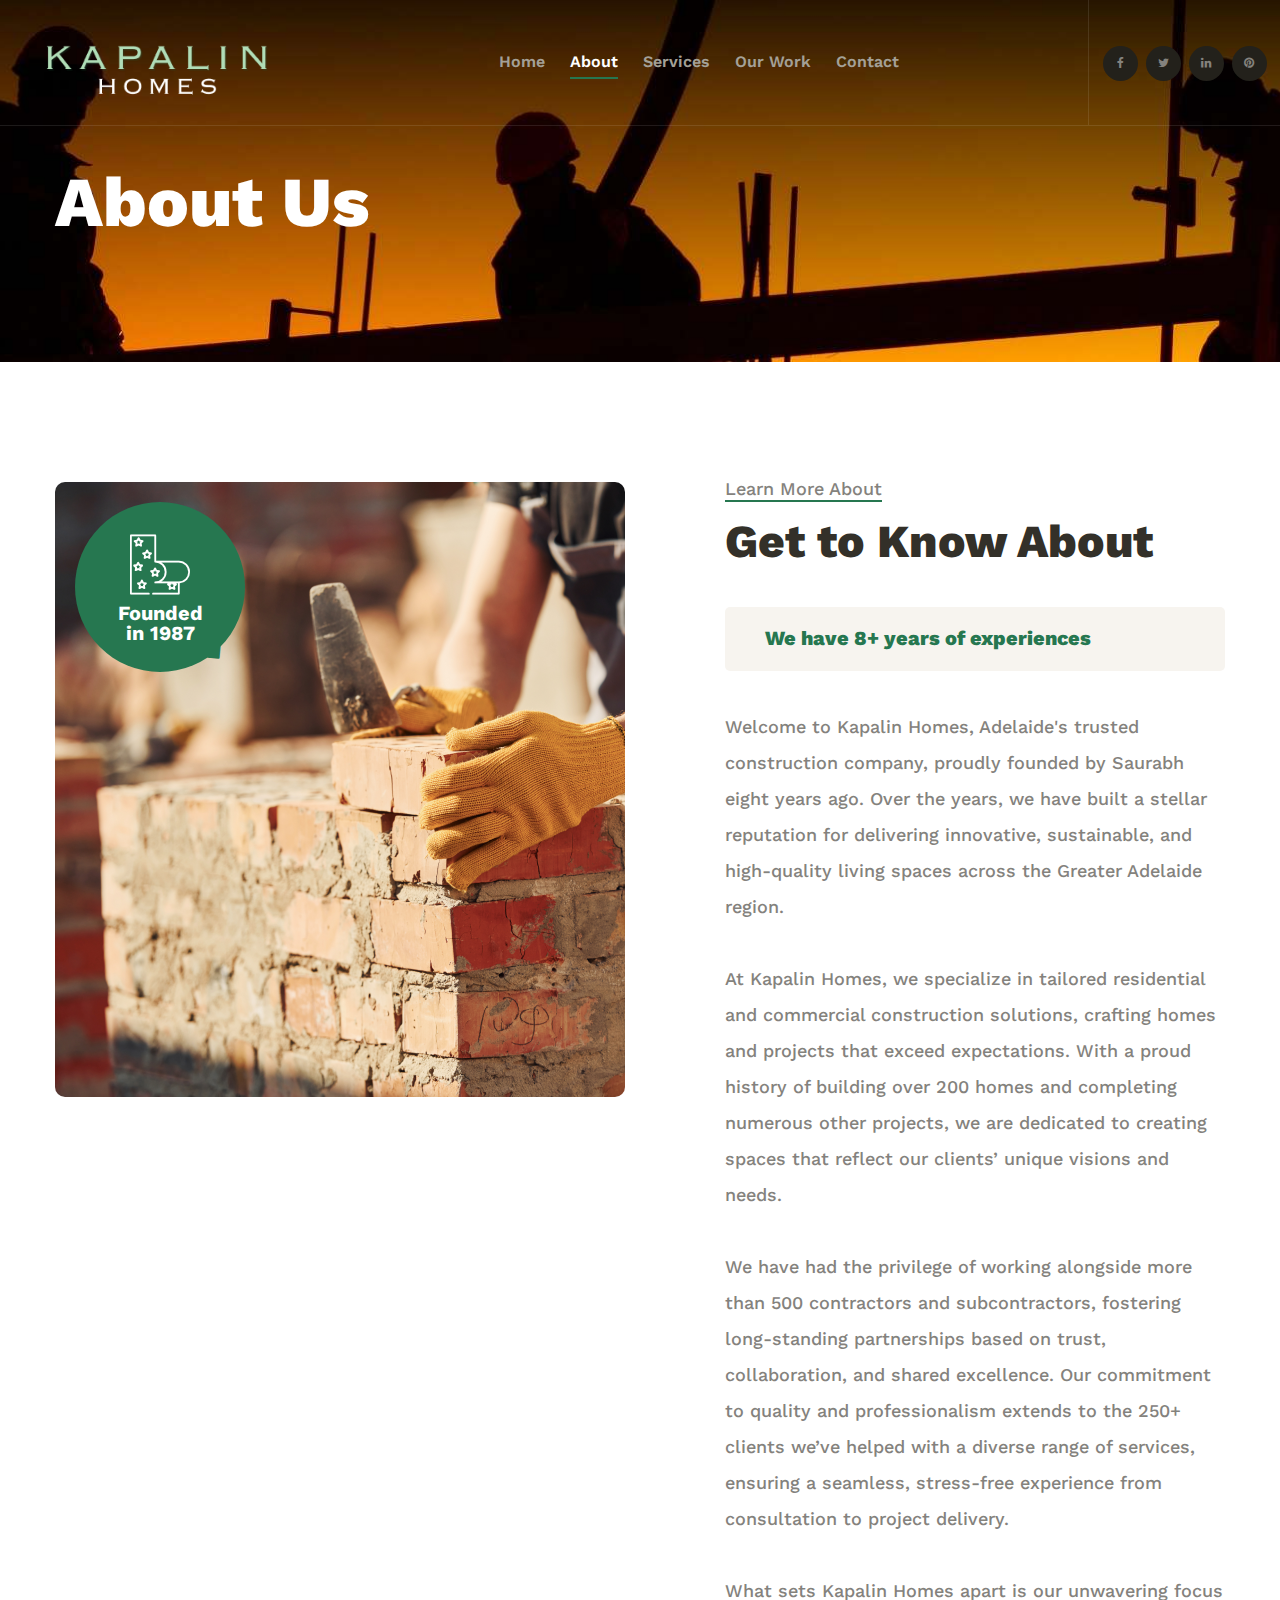
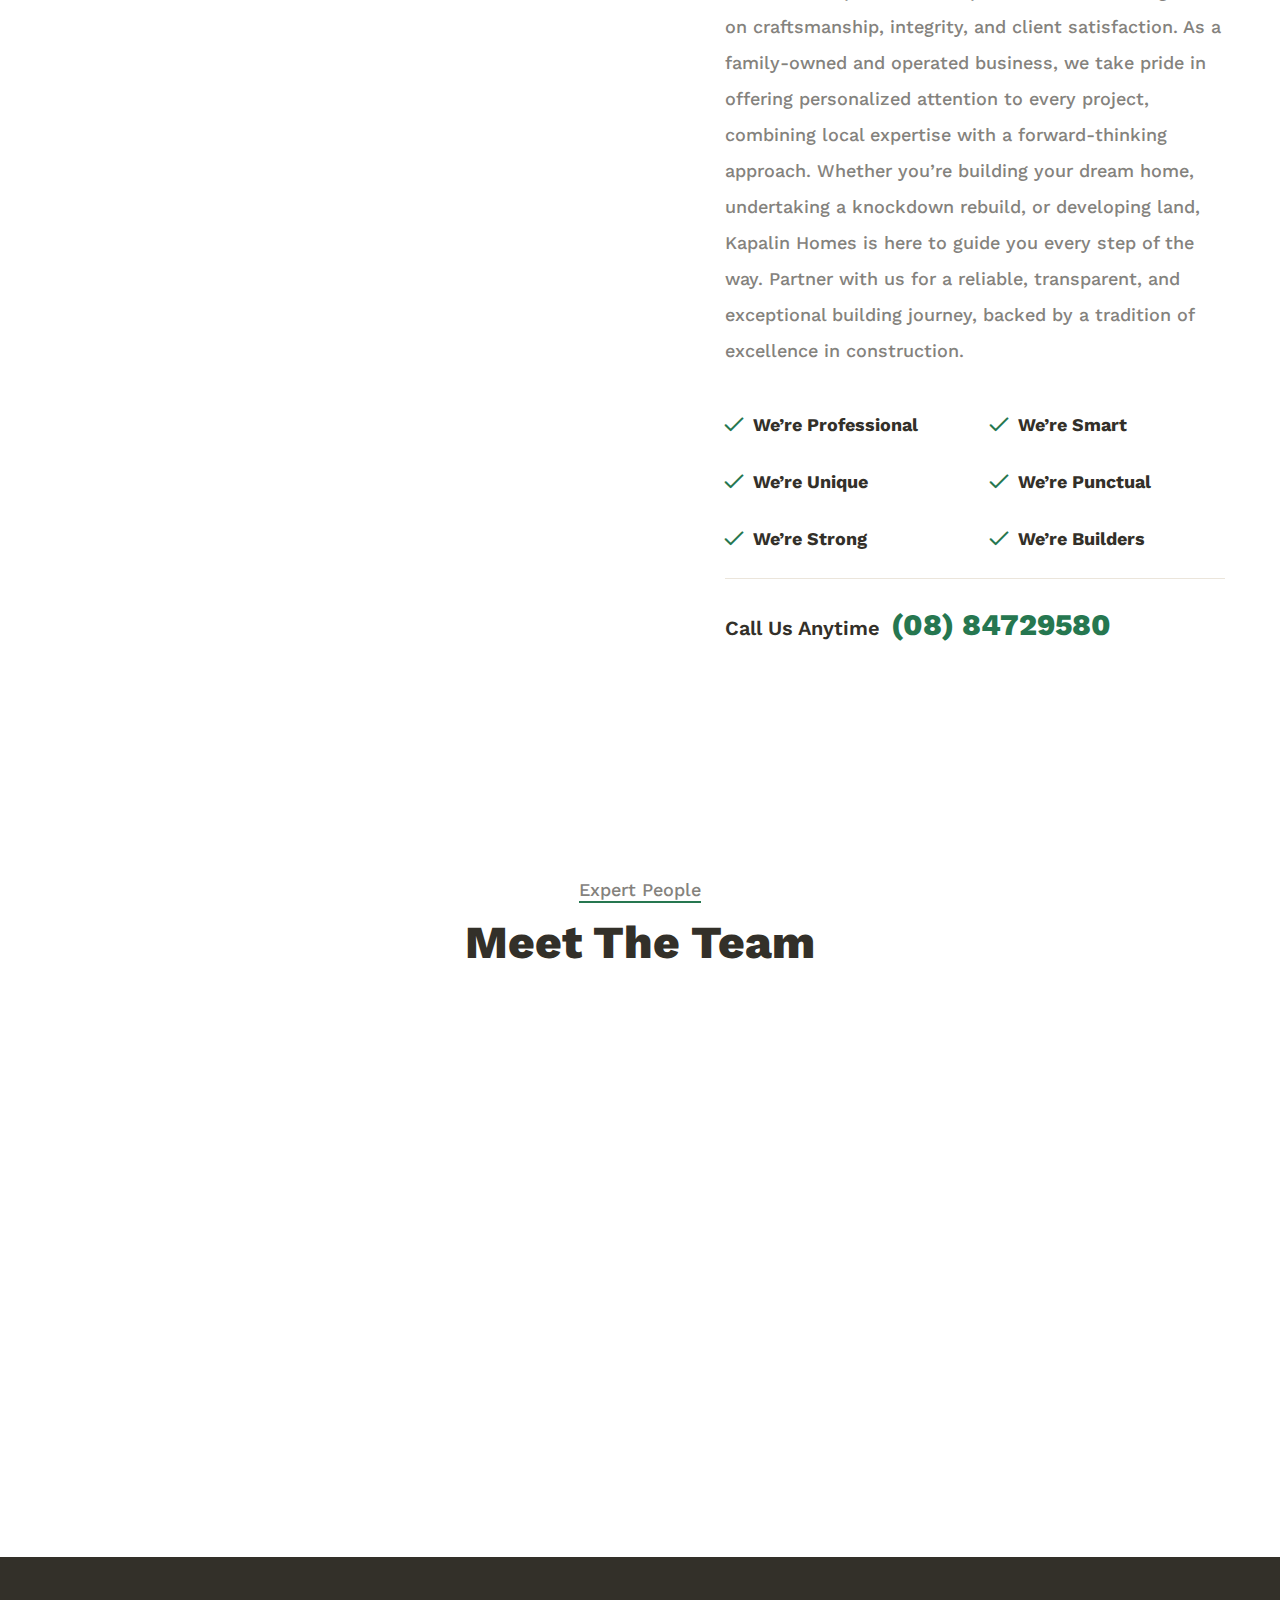
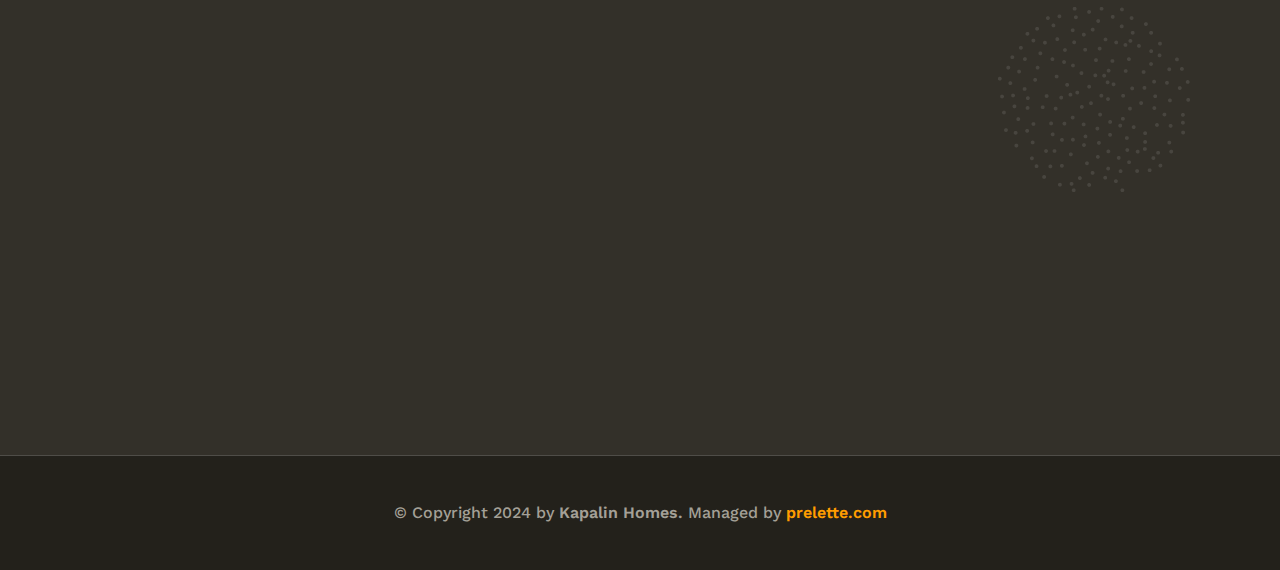
==== commit db4a2e4f: "Khush Patel 192" ====
--- a/about.html
+++ b/about.html
@@ -260,8 +260,8 @@
                         <div class="about-style2-image-box">
                             <div class="main-image">
                                 <img src="assets/images/about/aboutus.png" alt="">
-                                <img src="assets/images/about/aboutus.png" alt="">
-                                <img src="assets/images/about/aboutus.png" alt="">
+                                <!-- <img src="assets/images/about/aboutus.png" alt=""> -->
+                                <!-- <img src="assets/images/about/aboutus.png" alt=""> -->
                                 <div class="icon-box thm-bgclr">
                                     <span class="flaticon-wallpaper"></span>
                                     <h3>Founded<br> in 1987</h3>
@@ -283,7 +283,7 @@
                                 </div>
                                 <div class="text">
                                     <p>Welcome to Kapalin Homes, Adelaide's trusted construction company, proudly
-                                        founded by <span>Avinash Kumar</span> eight years ago. Over the years, we have
+                                        founded by <span>Saurabh</span> eight years ago. Over the years, we have
                                         built a
                                         stellar reputation for delivering innovative, sustainable, and high-quality
                                         living spaces across the Greater Adelaide region.<br><br>
@@ -405,123 +405,12 @@
                                 </div>
                             </div>
                             <div class="title-holder">
-                                <h3><a href="#">Avinash Kumar</a></h3>
+                                <h3><a href="#">Saurabh</a></h3>
                                 <span>Director</span>
                             </div>
                         </div>
                     </div>
                     <!--End Single Team Member-->
-                    <!--Start Single Team Member-->
-                    <div class="col-xl-3 col-lg-6 col-md-6">
-                        <div class="single-team-member text-center wow animated fadeInUp" data-wow-delay="0.1s">
-                            <div class="img-holder">
-                                <div class="inner">
-                                    <img src="assets/images/team/team2.jpg" alt="Awesome Image">
-                                    <div class="overlay-social-content">
-                                        <!-- <div class="team-social-link">
-                                            <ul>
-                                                <li>
-                                                    <a class="fb" href="#"><i class="fa fa-facebook"
-                                                            aria-hidden="true"></i></a>
-                                                </li>
-                                                <li>
-                                                    <a class="tw" href="#"><i class="fa fa-twitter"
-                                                            aria-hidden="true"></i></a>
-                                                </li>
-                                                <li>
-                                                    <a class="linkedin" href="#"><i class="fa fa-linkedin"
-                                                            aria-hidden="true"></i></a>
-                                                </li>
-                                                <li>
-                                                    <a class="pint" href="#"><i class="fa fa-pinterest"
-                                                            aria-hidden="true"></i></a>
-                                                </li>
-                                            </ul>
-                                        </div> -->
-                                    </div>
-                                </div>
-                            </div>
-                            <div class="title-holder">
-                                <h3><a href="#">Vivek Virani</a></h3>
-                                <span>Site Engineer</span>
-                            </div>
-                        </div>
-                    </div>
-                    <!--End Single Team Member-->
-
-                    <!--Start Single Team Member-->
-                    <div class="col-xl-3 col-lg-6 col-md-6">
-                        <div class="single-team-member text-center wow animated fadeInUp" data-wow-delay="0.1s">
-                            <div class="img-holder">
-                                <div class="inner">
-                                    <img src="assets/images/team/team3.jpg" alt="Awesome Image">
-                                    <div class="overlay-social-content">
-                                        <!-- <div class="team-social-link">
-                                            <ul>
-                                                <li>
-                                                    <a class="fb" href="#"><i class="fa fa-facebook"
-                                                            aria-hidden="true"></i></a>
-                                                </li>
-                                                <li>
-                                                    <a class="tw" href="#"><i class="fa fa-twitter"
-                                                            aria-hidden="true"></i></a>
-                                                </li>
-                                                <li>
-                                                    <a class="linkedin" href="#"><i class="fa fa-linkedin"
-                                                            aria-hidden="true"></i></a>
-                                                </li>
-                                                <li>
-                                                    <a class="pint" href="#"><i class="fa fa-pinterest"
-                                                            aria-hidden="true"></i></a>
-                                                </li>
-                                            </ul>
-                                        </div> -->
-                                    </div>
-                                </div>
-                            </div>
-                            <div class="title-holder">
-                                <h3><a href="#">Kesha</a></h3>
-                                <span>Engineer</span>
-                            </div>
-                        </div>
-                    </div>
-                    <!--End Single Team Member-->
-                    <!--Start Single Team Member-->
-                    <div class="col-xl-3 col-lg-6 col-md-6">
-                        <div class="single-team-member text-center wow animated fadeInUp" data-wow-delay="0.1s">
-                            <div class="img-holder">
-                                <div class="inner">
-                                    <img src="assets/images/team/team4.jpg" alt="Awesome Image">
-                                    <div class="overlay-social-content">
-                                        <!-- <div class="team-social-link">
-                                            <ul>
-                                                <li>
-                                                    <a class="fb" href="#"><i class="fa fa-facebook"
-                                                            aria-hidden="true"></i></a>
-                                                </li>
-                                                <li>
-                                                    <a class="tw" href="#"><i class="fa fa-twitter"
-                                                            aria-hidden="true"></i></a>
-                                                </li>
-                                                <li>
-                                                    <a class="linkedin" href="#"><i class="fa fa-linkedin"
-                                                            aria-hidden="true"></i></a>
-                                                </li>
-                                                <li>
-                                                    <a class="pint" href="#"><i class="fa fa-pinterest"
-                                                            aria-hidden="true"></i></a>
-                                                </li>
-                                            </ul>
-                                        </div> -->
-                                    </div>
-                                </div>
-                            </div>
-                            <div class="title-holder">
-                                <h3><a href="#">Khush Patel</a></h3>
-                                <span>IT Guy</span>
-                            </div>
-                        </div>
-                    </div>
                     <!--End Single Team Member-->
                 </div>
             </div>
--- a/assets/css/color.css
+++ b/assets/css/color.css
@@ -0,0 +1,75 @@
+.image-grid {
+  margin-top: 280px;
+}
+
+.image-grid .row {
+  display: flex;
+  flex-wrap: wrap;
+  padding: 0 4px;
+}
+
+/* Create four equal columns that sits next to each other */
+.image-grid .row .column {
+  flex: 33%;
+  max-width: 33%;
+  padding: 0 10px;
+}
+
+.image-grid .row .column img {
+  margin-top: 8px;
+  border-radius: 8px;
+  vertical-align: middle;
+  transition: all 0.3s;
+  width: 100%;
+  cursor: pointer;
+}
+
+.image-grid .row .column img:hover {
+  scale: 1.04;
+}
+
+/* Responsive layout - makes a two column-layout instead of four columns */
+@media screen and (max-width: 800px) {
+  .image-grid .row .column {
+    flex: 50%;
+    max-width: 50%;
+  }
+}
+
+/* Responsive layout - makes the two columns stack on top of each other instead of next to each other */
+@media screen and (max-width: 600px) {
+  .image-grid .row .column {
+    flex: 100%;
+    max-width: 100%;
+  }
+}
+
+.modal {
+  display: none;
+  position: fixed;
+  top: 0;
+  left: 0;
+  width: 100%;
+  height: 100%;
+  background-color: rgba(0, 0, 0, 0.8);
+  justify-content: center;
+  align-items: center;
+  z-index: 999999;
+}
+
+.modal img {
+  max-width: 90%;
+  max-height: 90%;
+  border-radius: 10px;
+}
+
+@media (max-width: 500px) {
+  .modal img {
+    max-width: 90%;
+    max-height: fit-content;
+    z-index: 999999;
+  }
+  .image-grid {
+    margin-top: 100px;
+  }
+}
--- a/assets/css/style.css
+++ b/assets/css/style.css
@@ -3405,6 +3405,7 @@
 }
 .project-detail-main-image img {
   width: 100%;
+  border-radius: 14px;
 }
 .project-detail-main-image .project-info {
   position: absolute;
@@ -3445,19 +3446,23 @@
   position: relative;
   display: block;
   overflow: hidden;
-  padding-left: 60px;
+  padding-left: 50px;
 }
 .project-detail-main-image .project-info ul li ul li {
   color: #ffffff;
-  font-size: 18px;
+  font-size: 16px;
   line-height: 38px;
   font-weight: 500;
 }
 .project-detail-main-image .project-info ul li ul li span {
   position: relative;
   display: inline-block;
-  width: 95px;
+  /* width: 95px; */
   color: #a4a097;
+}
+
+.project-detail-main-image .project-info ul li ul li i {
+  margin-left: 8px;
 }
 
 .project-detail-text-1 {
@@ -4464,3 +4469,5 @@
   width: 100%;
   height: 600px;
 }
+
+/* styles.css */
--- a/assets/css/responsive.css
+++ b/assets/css/responsive.css
@@ -1074,6 +1074,12 @@
   }
 
   /*** Project Details Area Css ***/
+  .project-detail-main-image img {
+    width: 100%;
+    max-width: 400px;
+    height: auto;
+  }
+
   .project-detail-main-image .project-info {
     position: relative;
     padding: 32px 0 32px;
@@ -1089,7 +1095,8 @@
     float: none;
     max-width: 100%;
     width: 100%;
-    text-align: center;
+    padding-left: 20px;
+    text-align: left;
   }
   .project-detail-main-image .project-info > ul > li:before {
     display: none;
